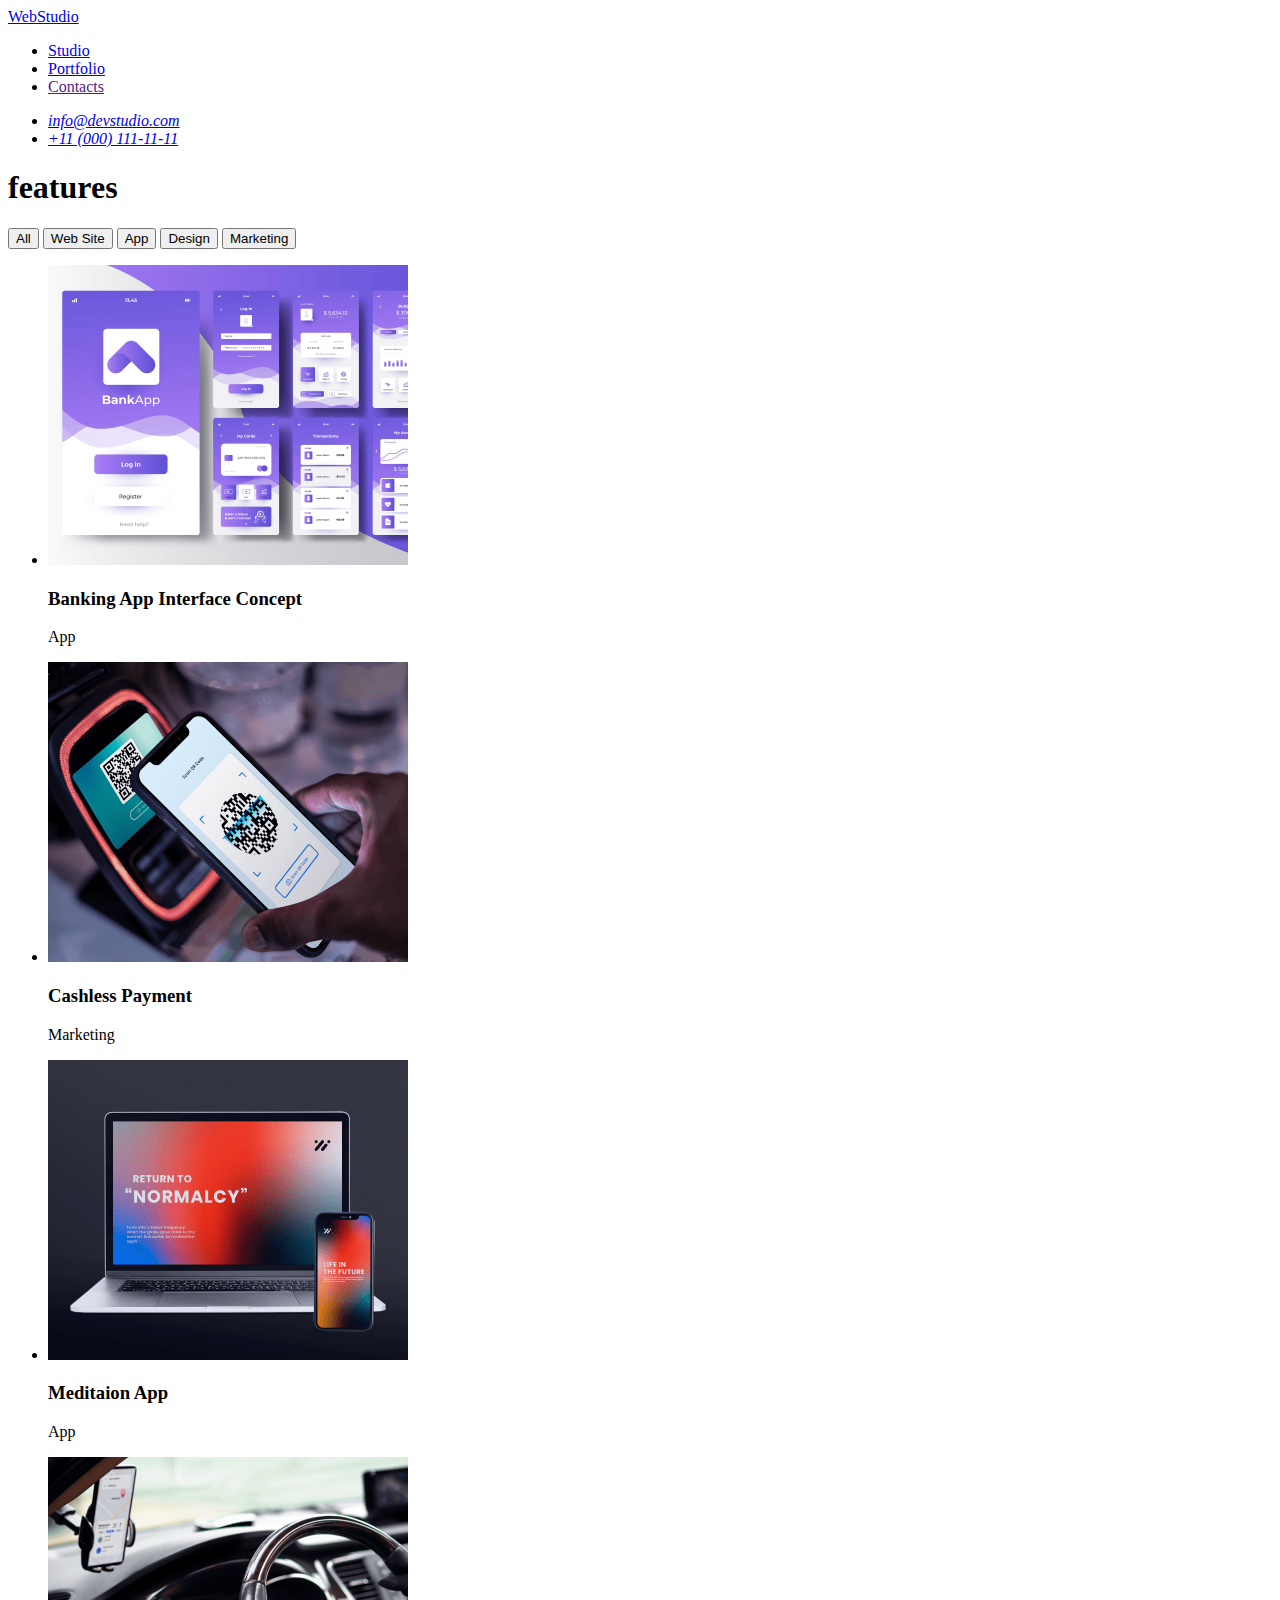
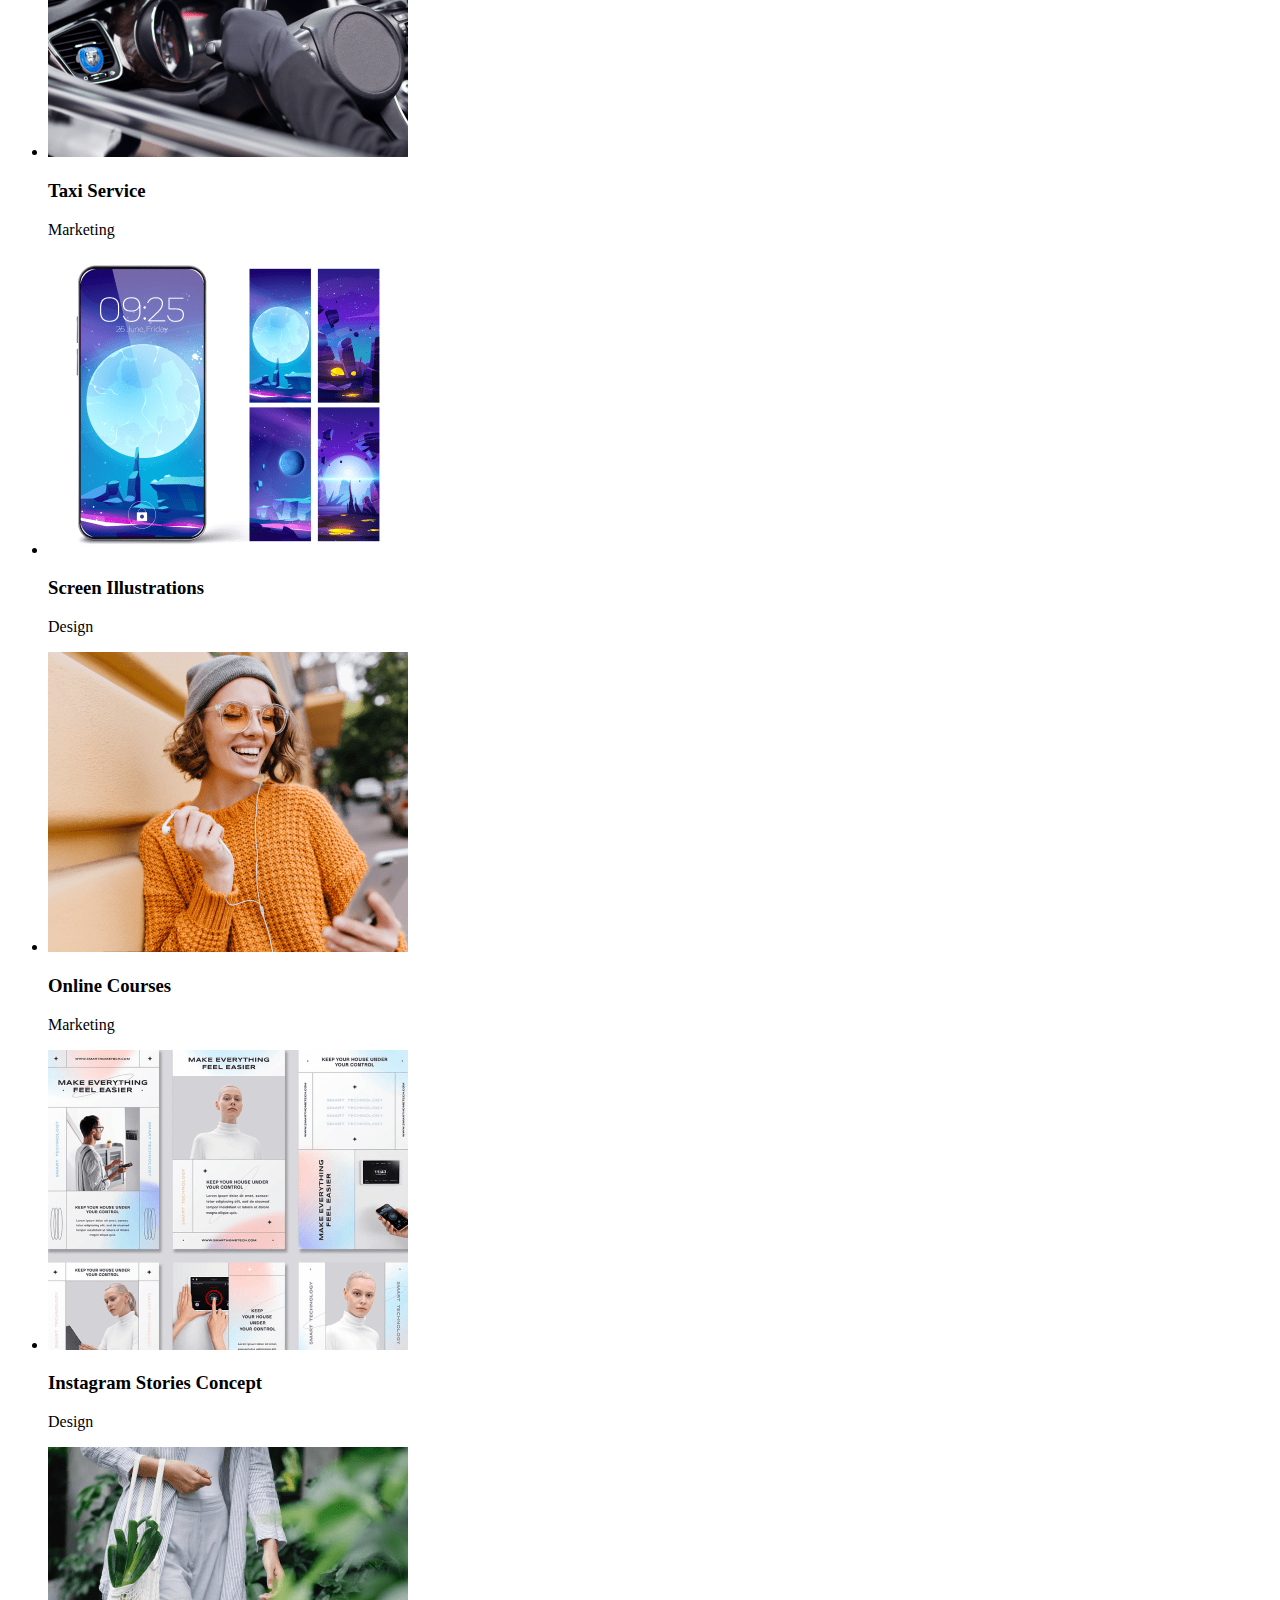
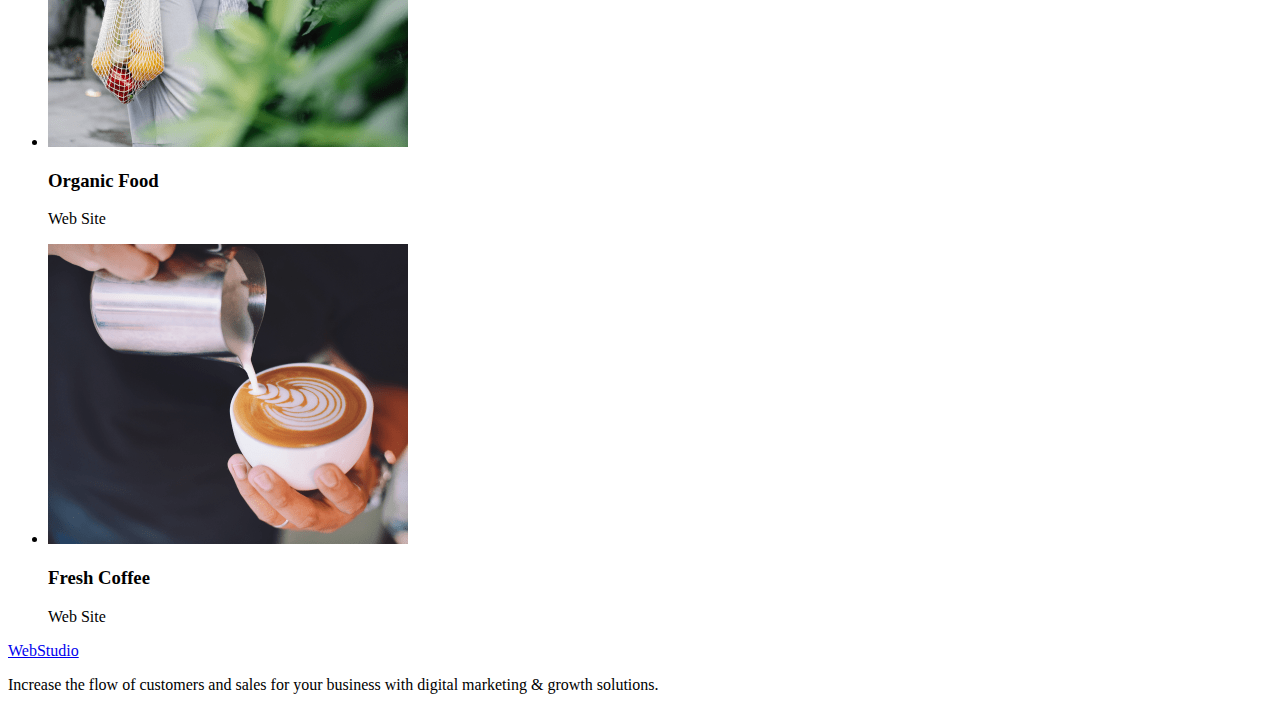
==== portfolio.html @ 38137ed2 "first" ====
<!DOCTYPE html>
<html lang="en">
  <head>
    <meta charset="UTF-8" />
    <meta http-equiv="X-UA-Compatible" content="IE=edge" />
    <meta name="viewport" content="width=device-width, initial-scale=1.0" />
    <title>Document</title>
  </head>
  <body>
    <header>
      <nav>
        <a href="./index.html">WebStudio</a>
        <ul>
          <li><a href="index.html">Studio</a></li>
          <li><a href="portfolio.html">Portfolio</a></li>
          <li><a href="">Contacts</a></li>
        </ul>
      </nav>
      <address>
        <ul>
          <li>
            <a href="mailto:info@devstudio.com">info@devstudio.com</a>
          </li>
          <li><a href="tel:+110001111111">+11 (000) 111-11-11</a></li>
        </ul>
      </address>
    </header>
    <main>
      <section>
        <h1>features</h1>
        <button type="button">All</button>
        <button type="button">Web Site</button>
        <button type="button">App</button>
        <button type="button">Design</button>
        <button type="button">Marketing</button>
      </section>
      <section>
        <ul>
          <li>
            <img
              src="./images/img-min.png"
              alt="website"
              width="360"
              height="300"
            />
            <h3>Banking App Interface Concept</h3>
            <p>App</p>
          </li>
          <li>
            <img
              src="./images/mobile.png"
              alt="phone"
              width="360"
              height="300"
            />
            <h3>Cashless Payment</h3>
            <p>Marketing</p>
          </li>
          <li>
            <img
              src="./images/comp.png"
              alt="laptop"
              width="360"
              height="300"
            />
            <h3>Meditaion App</h3>
            <p>App</p>
          </li>
        </ul>
        <ul>
          <li>
            <img src="./images/car.png" alt="car" width="360" height="300" />
            <h3>Taxi Service</h3>
            <p>Marketing</p>
          </li>
          <li>
            <img
              src="./images/fullphone.png"
              alt="mobilephone"
              width="360"
              height="300"
            />
            <h3>Screen Illustrations</h3>
            <p>Design</p>
          </li>
          <li>
            <img src="./images/girl.png" alt="girl" width:="360" height="300"/>
            <h3>Online Courses</h3>
            <p>Marketing</p>
          </li>
        </ul>
        <ul>
          <li>
            <img
              src="./images/medic.png"
              alt="medic"
              width="360"
              height="300"
            />
            <h3>Instagram Stories Concept</h3>
            <p>Design</p>
          </li>
          <li>
            <img
              src="./images/greeb.png"
              alt="flower"
              width="360"
              height="300"
            />
            <h3>Organic Food</h3>
            <p>Web Site</p>
          </li>
          <li>
            <img
              src="./images/coffee.png"
              alt="coffee"
              width="360"
              height="300"
            />
            <h3>Fresh Coffee</h3>
            <p>Web Site</p>
          </li>
        </ul>
      </section>
    </main>
    <footer>
      <a href="./index.html">WebStudio</a>
      <p>
        Increase the flow of customers and sales for your business with digital
        marketing & growth solutions.
      </p>
    </footer>
  </body>
</html>
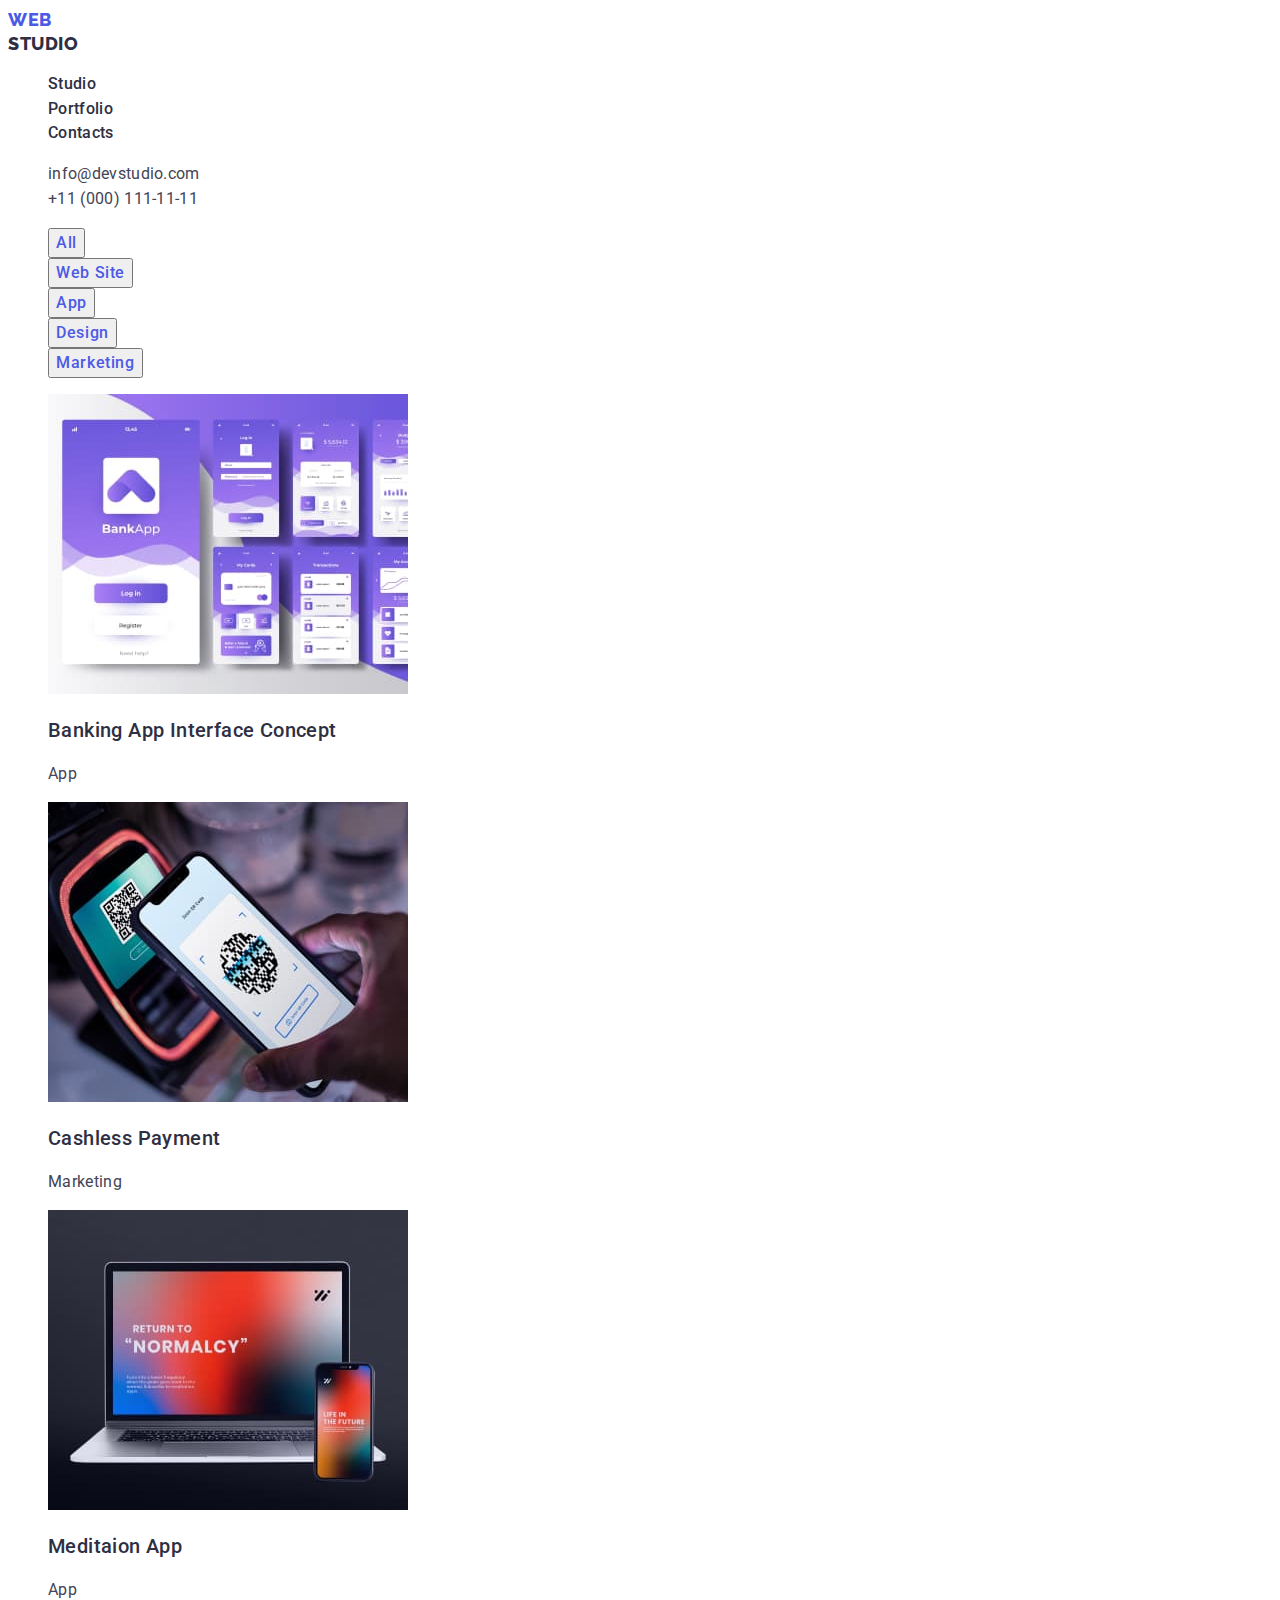
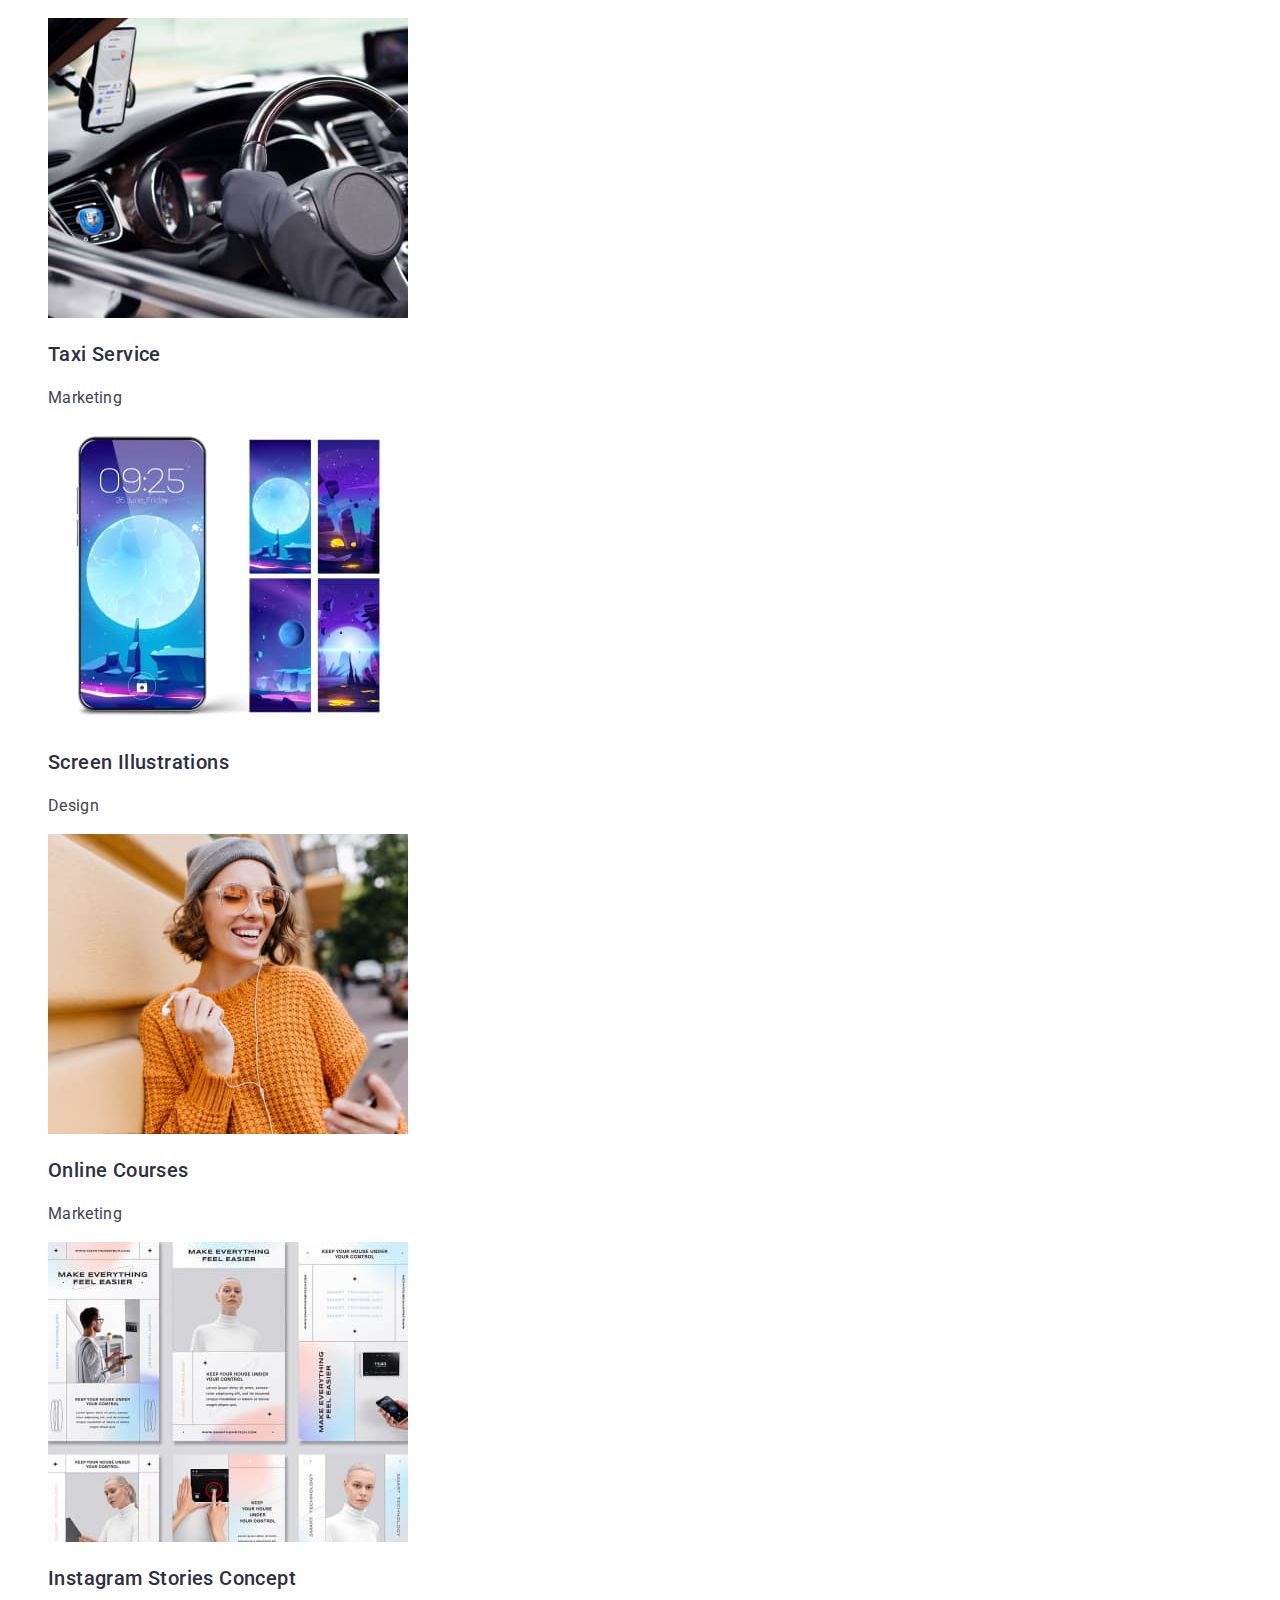
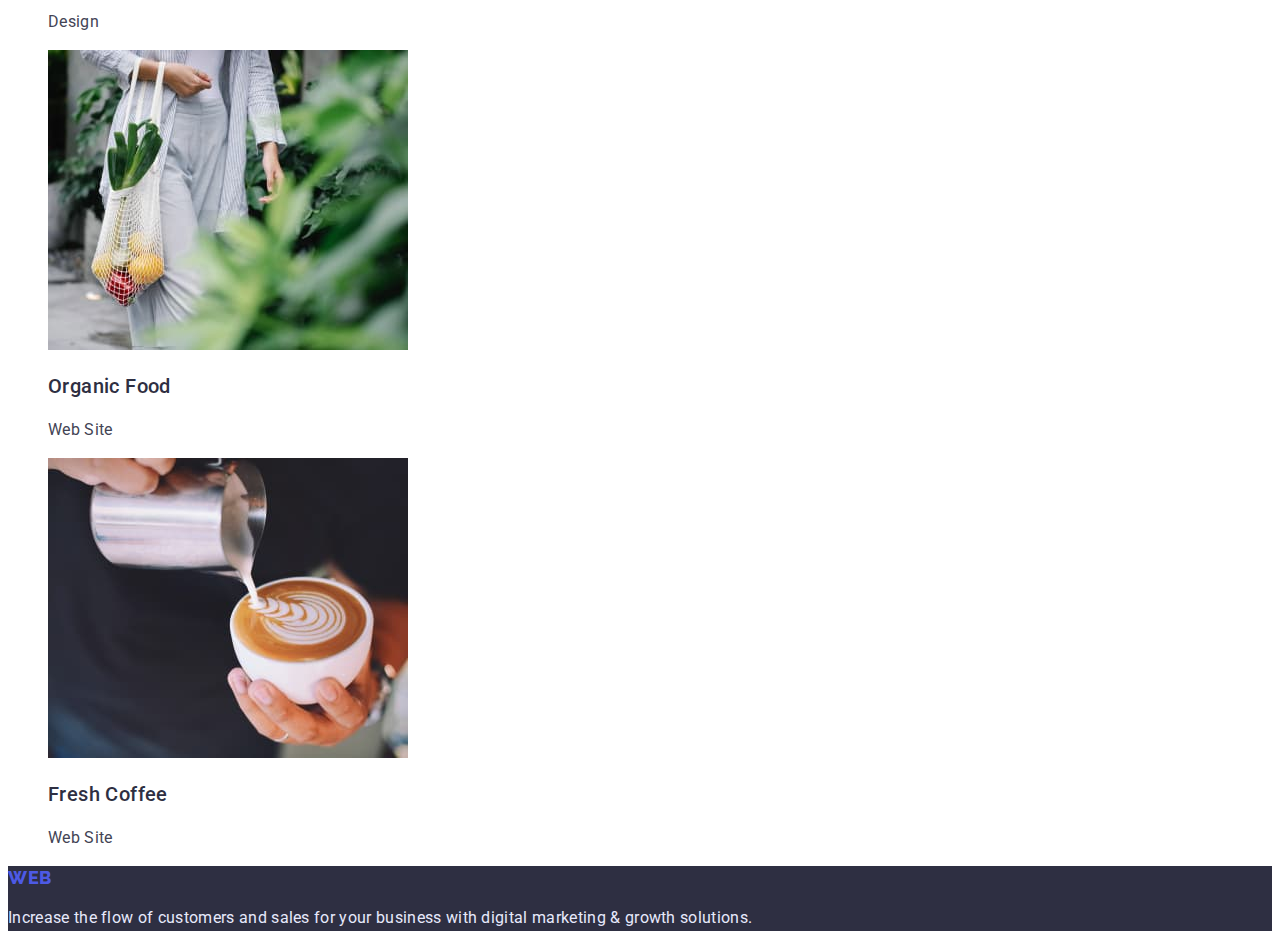
==== commit 3bbbb3ed: "maybe finally" ====
--- a/portfolio.html
+++ b/portfolio.html
@@ -5,127 +5,148 @@
     <meta http-equiv="X-UA-Compatible" content="IE=edge" />
     <meta name="viewport" content="width=device-width, initial-scale=1.0" />
     <title>Document</title>
+    <link rel="preconnect" href="https://fonts.googleapis.com" />
+    <link rel="preconnect" href="https://fonts.gstatic.com" crossorigin />
+    <link
+      href="https://fonts.googleapis.com/css2?family=Raleway:wght@800&family=Roboto:wght@400;500;700;900&display=swap"
+      rel="stylesheet"
+    />
+    <link rel="stylesheet" href="./css/styles.css" />
   </head>
   <body>
-    <header>
-      <nav>
-        <a href="./index.html">WebStudio</a>
-        <ul>
-          <li><a href="index.html">Studio</a></li>
-          <li><a href="portfolio.html">Portfolio</a></li>
-          <li><a href="">Contacts</a></li>
+    <header class="header">
+      <nav class="header-nav">
+        <a href="./index.html" class="header-item link">
+          <span class="header-web">web</span><span class="header-studio">studio</span></a
+        >
+        <ul class="header-list list">
+          <li>
+            <a href="index.html" class="header-link link">Studio</a>
+          </li>
+          <li>
+            <a href="portfolio.html" class="header-link link">Portfolio</a>
+          </li>
+          <li><a href="" class="header-link link">Contacts</a></li>
         </ul>
       </nav>
       <address>
-        <ul>
+        <ul class="header-contacts list">
           <li>
-            <a href="mailto:info@devstudio.com">info@devstudio.com</a>
+            <a href="mailto:info@devstudio.com" class="header-mail link"
+              >info@devstudio.com</a
+            >
           </li>
-          <li><a href="tel:+110001111111">+11 (000) 111-11-11</a></li>
+          <li>
+            <a href="tel:+110001111111" class="header-tel link"
+              >+11 (000) 111-11-11</a
+            >
+          </li>
         </ul>
       </address>
     </header>
     <main>
-      <section>
-        <h1>features</h1>
-        <button type="button">All</button>
-        <button type="button">Web Site</button>
-        <button type="button">App</button>
-        <button type="button">Design</button>
-        <button type="button">Marketing</button>
-      </section>
-      <section>
-        <ul>
+      <section class="filter">
+        <h1 hidden>features</h1>
+        <ul class="filter-link list">
+          <li><button type="button" class="filter-btn">All</button></li>
+          <li><button type="button" class="filter-btn">Web Site</button></li>
+          <li><button type="button" class="filter-btn">App</button></li>
+          <li><button type="button" class="filter-btn">Design</button></li>
+          <li><button type="button" class="filter-btn">Marketing</button></li>
+        </ul>
+        <ul class="images-list list">
           <li>
             <img
-              src="./images/img-min.png"
+              src="./images/first.jpg"
               alt="website"
               width="360"
               height="300"
             />
-            <h3>Banking App Interface Concept</h3>
-            <p>App</p>
+            <h3 class="images-title">Banking App Interface Concept</h3>
+            <p class="images-content">App</p>
           </li>
           <li>
             <img
-              src="./images/mobile.png"
+              src="./images/phone.jpg"
               alt="phone"
               width="360"
               height="300"
             />
-            <h3>Cashless Payment</h3>
-            <p>Marketing</p>
+            <h3 class="images-title">Cashless Payment</h3>
+            <p class="images-content">Marketing</p>
           </li>
           <li>
             <img
-              src="./images/comp.png"
+              src="./images/comp.jpg"
               alt="laptop"
               width="360"
               height="300"
             />
-            <h3>Meditaion App</h3>
-            <p>App</p>
+            <h3 class="images-title">Meditaion App</h3>
+            <p class="images-content">App</p>
           </li>
         </ul>
-        <ul>
+        <ul class="images-list list">
           <li>
-            <img src="./images/car.png" alt="car" width="360" height="300" />
-            <h3>Taxi Service</h3>
-            <p>Marketing</p>
+            <img src="./images/car.jpg" alt="car" width="360" height="300" />
+            <h3 class="images-title">Taxi Service</h3>
+            <p class="images-content">Marketing</p>
           </li>
           <li>
             <img
-              src="./images/fullphone.png"
+              src="./images/mobilephone.jpg"
               alt="mobilephone"
               width="360"
               height="300"
             />
-            <h3>Screen Illustrations</h3>
-            <p>Design</p>
+            <h3 class="images-title">Screen Illustrations</h3>
+            <p class="images-content">Design</p>
           </li>
           <li>
-            <img src="./images/girl.png" alt="girl" width:="360" height="300"/>
-            <h3>Online Courses</h3>
-            <p>Marketing</p>
+            <img src="./images/girl.jpg" alt="girl" width="360" height="300" />
+            <h3 class="images-title">Online Courses</h3>
+            <p class="images-content">Marketing</p>
           </li>
         </ul>
-        <ul>
+        <ul class="images-list list">
           <li>
             <img
-              src="./images/medic.png"
+              src="./images/medic.jpg"
               alt="medic"
               width="360"
               height="300"
             />
-            <h3>Instagram Stories Concept</h3>
-            <p>Design</p>
+            <h3 class="images-title">Instagram Stories Concept</h3>
+            <p class="images-content">Design</p>
           </li>
           <li>
             <img
-              src="./images/greeb.png"
+              src="./images/green.jpg"
               alt="flower"
               width="360"
               height="300"
             />
-            <h3>Organic Food</h3>
-            <p>Web Site</p>
+            <h3 class="images-title">Organic Food</h3>
+            <p class="images-content">Web Site</p>
           </li>
           <li>
             <img
-              src="./images/coffee.png"
+              src="./images/cofee.jpg"
               alt="coffee"
               width="360"
               height="300"
             />
-            <h3>Fresh Coffee</h3>
-            <p>Web Site</p>
+            <h3 class="images-title">Fresh Coffee</h3>
+            <p class="images-content">Web Site</p>
           </li>
         </ul>
       </section>
     </main>
-    <footer>
-      <a href="./index.html">WebStudio</a>
-      <p>
+    <footer class="footer">
+      <a href="./index.html" class="header-studio">
+        <span class="header-web">Web</span>Studio</a
+      >
+      <p class="footer-text">
         Increase the flow of customers and sales for your business with digital
         marketing & growth solutions.
       </p>
--- a/css/styles.css
+++ b/css/styles.css
@@ -0,0 +1,230 @@
+body {
+  font-family: "Raleway", sans-serif;
+  font-family: "Roboto", sans-serif;
+  color: #434455;
+  background: #ffffff;
+}
+.list {
+  list-style: none;
+}
+.link {
+  text-decoration: none;
+}
+/*-------Header---------*/
+.header {
+}
+.header-nav {
+}
+.header-item {
+}
+.header-list {
+}
+.header-web {
+  font-family: "Raleway";
+  font-weight: 800;
+  font-size: 18px;
+  line-height: 1.33;
+  display: flex;
+  align-items: center;
+  letter-spacing: 0.03em;
+  text-transform: uppercase;
+  color: #4d5ae5;
+}
+.header-web > span {
+    
+}
+.header-studio {
+  font-family: "Raleway";
+  font-weight: 800;
+  font-size: 18px;
+  line-height: 1.33;
+  display: flex;
+  align-items: center;
+  letter-spacing: 0.03em;
+  text-transform: uppercase;
+  color: #2e2f42;
+}
+.header-link {
+  font-weight: 500;
+  font-size: 16px;
+  line-height: 1.55;
+  letter-spacing: 0.02em;
+  color: #2e2f42;
+}
+.header-link:hover,
+.header-link:focus {
+  color: #404bbf;
+}
+.header-contacts {
+}
+.header-mail {
+  font-family: "Roboto";
+  font-style: normal;
+  font-weight: 400;
+  font-size: 16px;
+  line-height: 1.55;
+  letter-spacing: 0.02em;
+  color: #434455;
+}
+.header-mail:hover,
+.header-link:focus {
+  color: #404bbf;
+}
+.header-tel {
+  font-family: "Roboto";
+  font-style: normal;
+  font-weight: 400;
+  font-size: 16px;
+  line-height: 1.55;
+  letter-spacing: 0.02em;
+  color: #434455;
+}
+.header-tel:focus,
+.header-tel:hover {
+  color: #404bbf;
+}
+/*--------Title---*/
+.title {
+  background: #2e2f42;
+}
+.title-text {
+  font-weight: 700;
+  font-size: 56px;
+  line-height: 1.07;
+  text-align: center;
+  letter-spacing: 0.02em;
+  color: #ffffff;
+}
+.title-button {
+  font-family: inherit;
+  font-weight: 500;
+  font-size: 16px;
+  line-height: 1.5;
+  display: flex;
+  align-items: center;
+  letter-spacing: 0.04em;
+  color: #ffffff;
+  cursor: pointer;
+}
+.section {
+}
+.section-list {
+}
+.section-subtitles {
+  font-family: "Roboto";
+  font-style: normal;
+  font-weight: 500;
+  font-size: 20px;
+  line-height: 1.2;
+  letter-spacing: 0.02em;
+  color: #2e2f42;
+}
+.section-text {
+  font-weight: 400;
+  font-size: 16px;
+  line-height: 1.5;
+  letter-spacing: 0.02em;
+}
+/*----------------aside----------*/
+.aside {
+}
+.aside-title {
+  font-weight: 700;
+  font-size: 36px;
+  line-height: 1.11;
+  text-align: center;
+  letter-spacing: 0.02em;
+  text-transform: capitalize;
+  color: #2e2f42;
+}
+.aside-photo {
+  background: linear-gradient(
+    0deg,
+    rgba(77, 90, 229, 0.1),
+    rgba(77, 90, 229, 0.1)
+  );
+  background-blend-mode: soft-light, normal;
+  border: 1px solid #e7e9fc;
+}
+.team {
+  background: #f4f4fd;
+}
+.team-title {
+  font-weight: 700;
+  font-size: 36px;
+  line-height: 1.11;
+  text-align: center;
+  letter-spacing: 0.02em;
+  text-transform: capitalize;
+  color: #2e2f42;
+}
+.team-list {
+}
+.team-item {
+}
+.team-photo {
+}
+.team-name {
+  font-weight: 500;
+  font-size: 20px;
+  line-height: 1.2;
+  text-align: center;
+  letter-spacing: 0.02em;
+  color: #2e2f42;
+}
+.team-profession {
+  font-weight: 400;
+  font-size: 16px;
+  line-height: 1.5;
+  text-align: center;
+  letter-spacing: 0.02em;
+}
+.item-name {
+}
+/*----------------Footer--------*/
+.footer {
+  background: #2e2f42;
+}
+.header-web {
+}
+.footer-text {
+  font-weight: 400;
+  font-size: 16px;
+  line-height: 1.55;
+  letter-spacing: 0.02em;
+  color: #e7e9fc;
+}
+/*-----------Portfolio--------*/
+
+.filter {
+}
+.filter-link {
+}
+.filter-btn {
+  font-family: inherit;
+  font-weight: 500;
+  font-size: 16px;
+  line-height: 1.5;
+  display: flex;
+  align-items: center;
+  text-align: center;
+  letter-spacing: 0.04em;
+  color: #4d5ae5;
+  cursor: pointer;
+}
+.images-list {
+}
+.images-title {
+  font-weight: 500;
+  font-size: 20px;
+  line-height: 1.2;
+  letter-spacing: 0.02em;
+  color: #2e2f42;
+}
+.images-content {
+  font-weight: 400;
+  font-size: 16px;
+  line-height: 1.5;
+  letter-spacing: 0.02em;
+  color: #434455;
+}
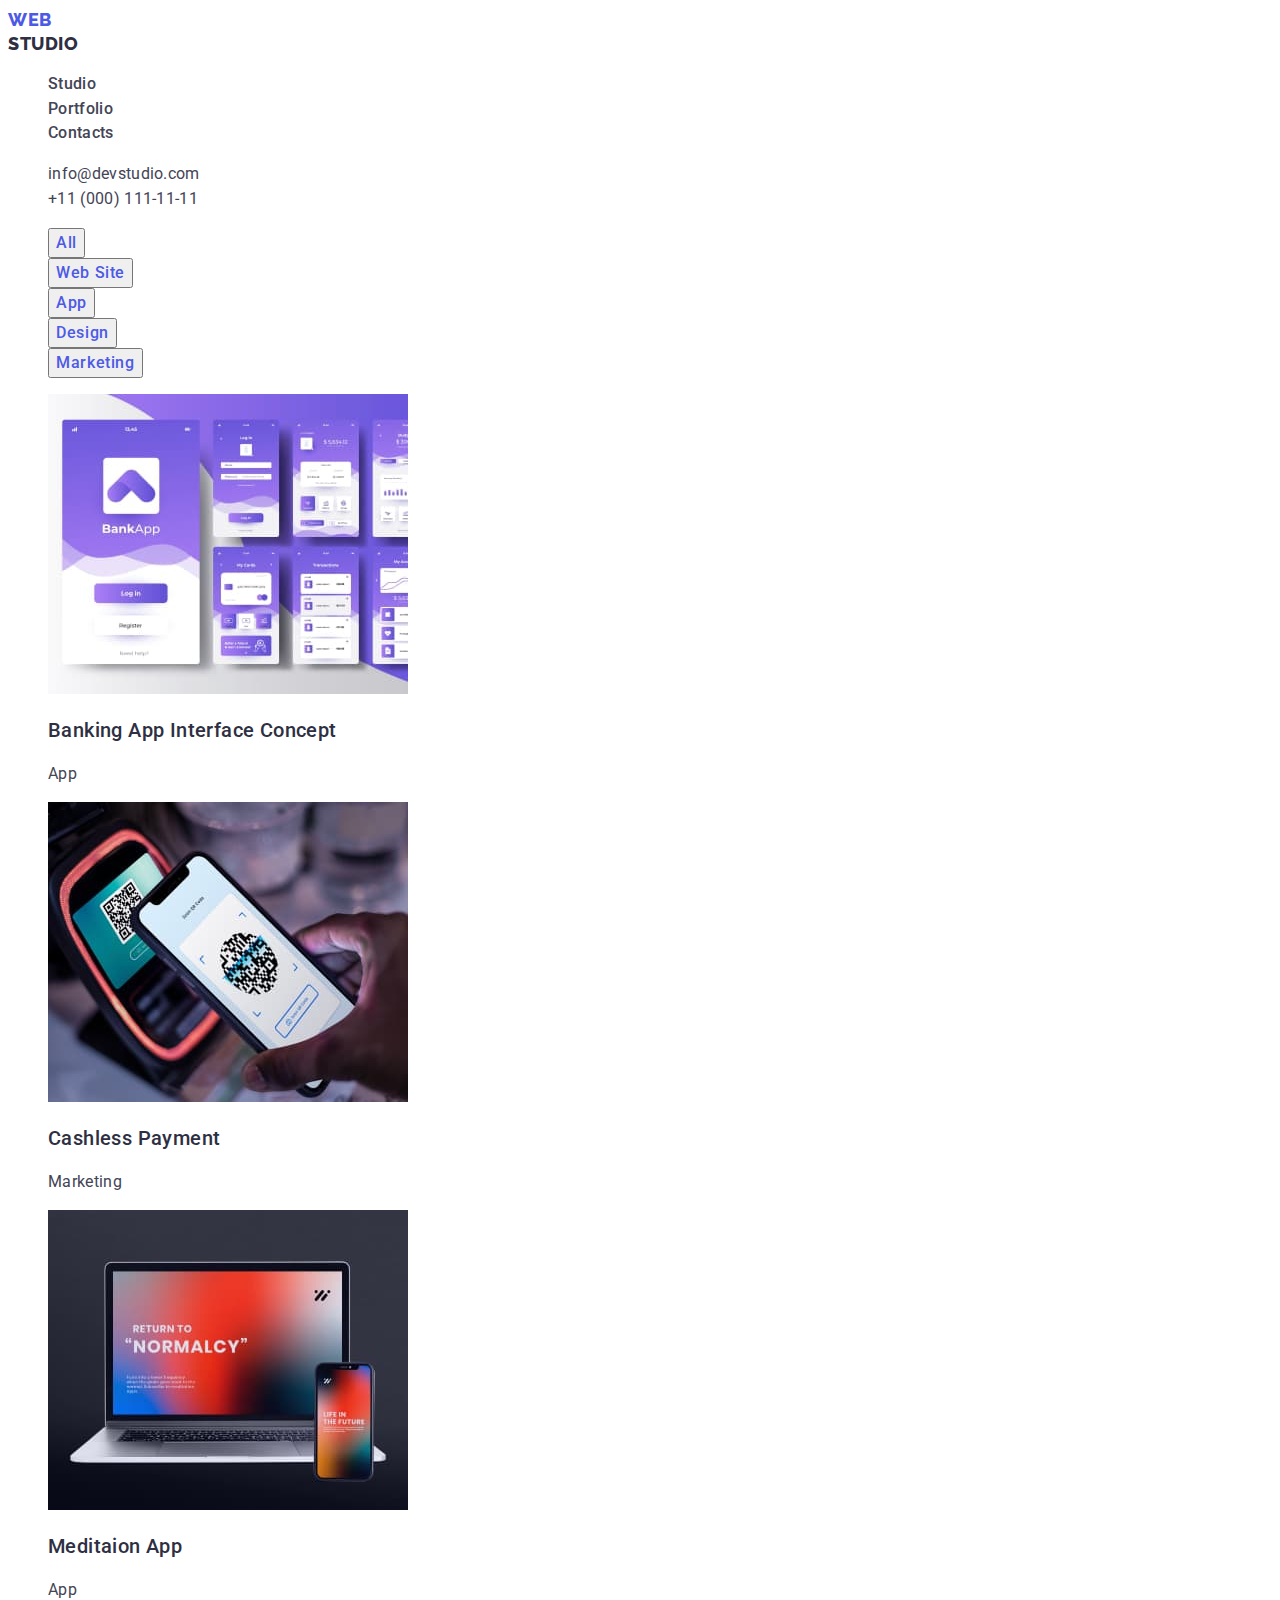
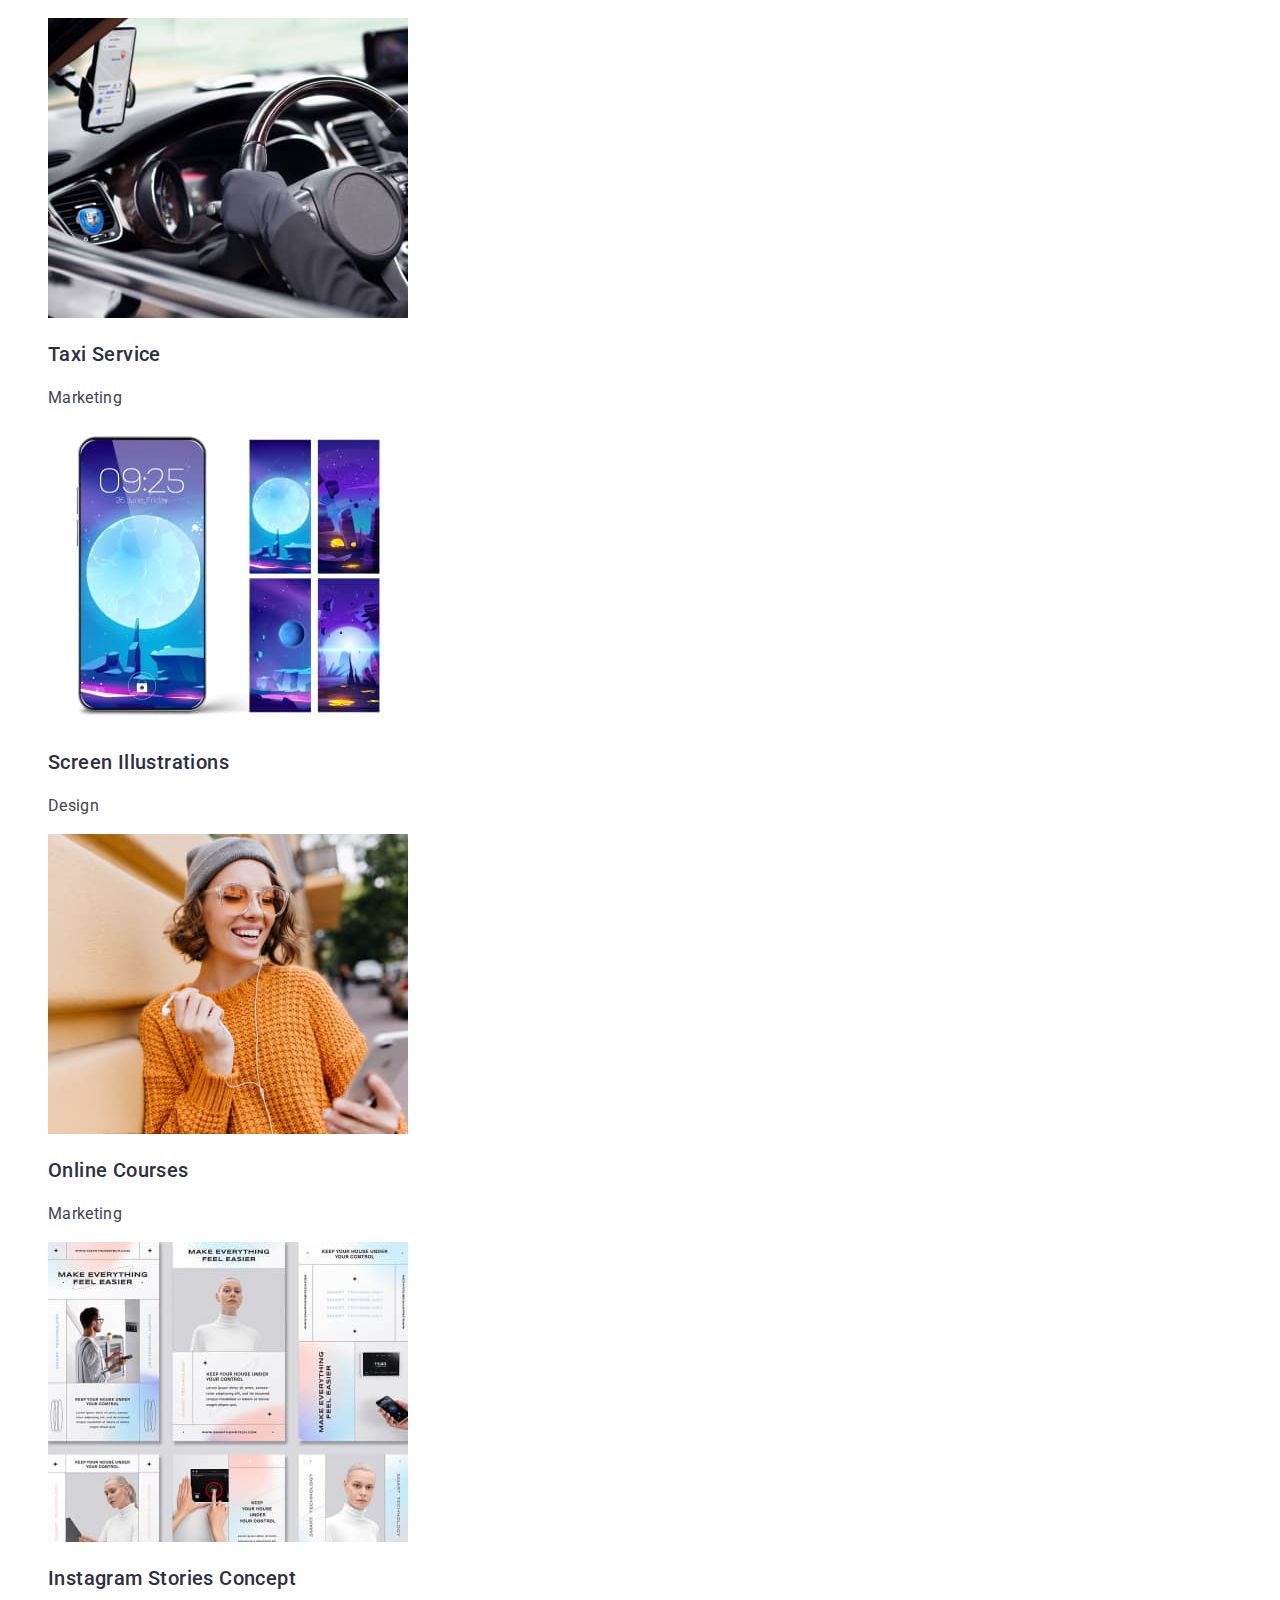
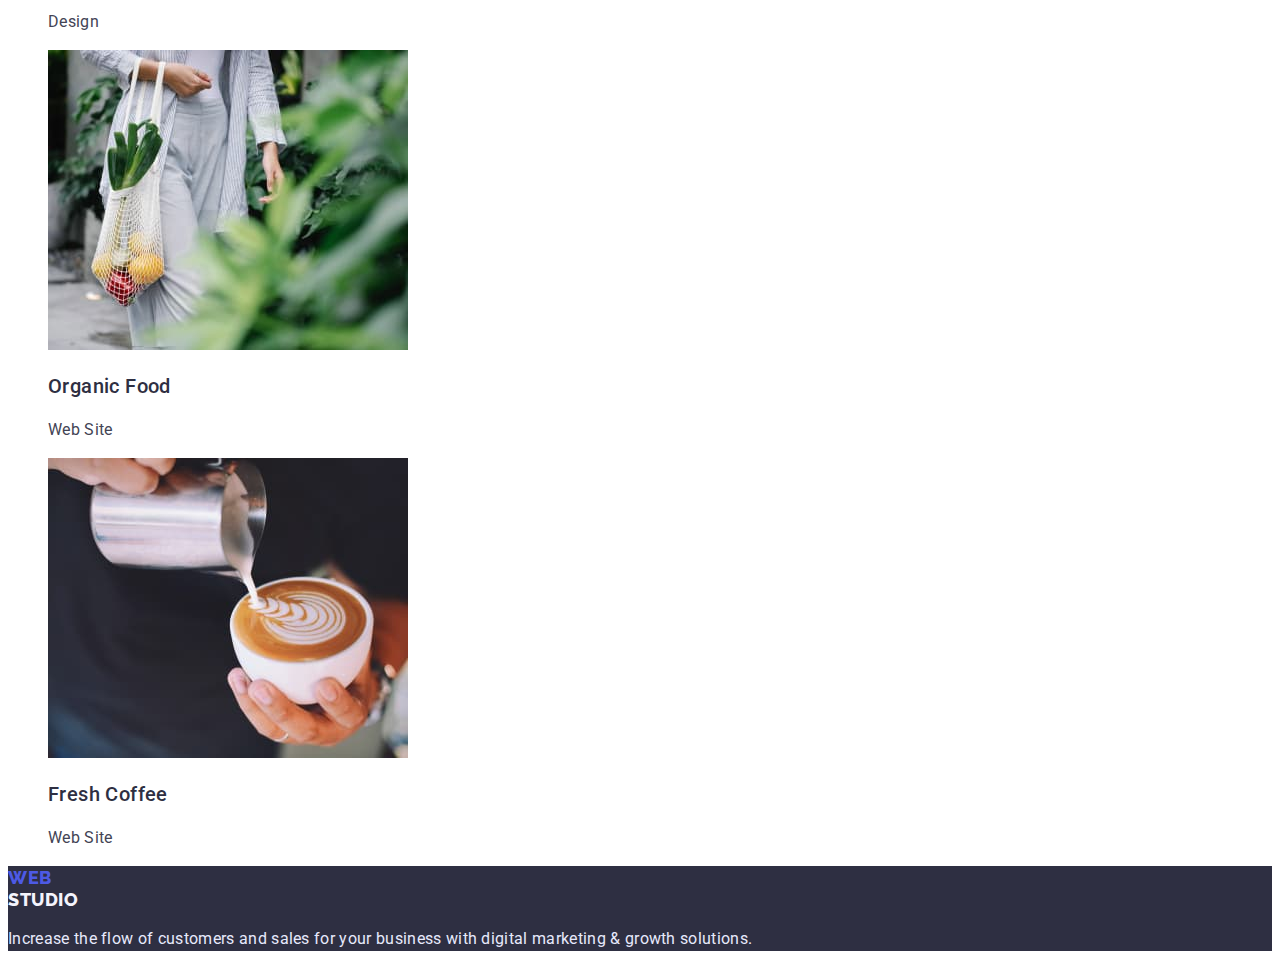
==== commit 574905be: "finally 29/01" ====
--- a/portfolio.html
+++ b/portfolio.html
@@ -17,7 +17,8 @@
     <header class="header">
       <nav class="header-nav">
         <a href="./index.html" class="header-item link">
-          <span class="header-web">web</span><span class="header-studio">studio</span></a
+          <span class="header-web">web</span
+          ><span class="header-studio">studio</span></a
         >
         <ul class="header-list list">
           <li>
@@ -143,8 +144,9 @@
       </section>
     </main>
     <footer class="footer">
-      <a href="./index.html" class="header-studio">
-        <span class="header-web">Web</span>Studio</a
+      <a href="./index.html" class="header-item link">
+        <span class="header-web">web</span
+        ><span class="footer-studio">studio</span></a
       >
       <p class="footer-text">
         Increase the flow of customers and sales for your business with digital
--- a/css/styles.css
+++ b/css/styles.css
@@ -4,6 +4,11 @@
   color: #434455;
   background: #ffffff;
 }
+:root {
+  --main-text-color: #434455;
+  --title-text-color: #2e2f42;
+  --accent-color: #4d5ae5;
+}
 .list {
   list-style: none;
 }
@@ -28,10 +33,7 @@
   align-items: center;
   letter-spacing: 0.03em;
   text-transform: uppercase;
-  color: #4d5ae5;
-}
-.header-web > span {
-    
+  color: var(--accent-color);
 }
 .header-studio {
   font-family: "Raleway";
@@ -42,18 +44,18 @@
   align-items: center;
   letter-spacing: 0.03em;
   text-transform: uppercase;
-  color: #2e2f42;
+  color: var(--title-text-color);
 }
 .header-link {
   font-weight: 500;
   font-size: 16px;
   line-height: 1.55;
   letter-spacing: 0.02em;
-  color: #2e2f42;
+  color: var(--main-text-color);
 }
 .header-link:hover,
 .header-link:focus {
-  color: #404bbf;
+  color: var(--accent-color);
 }
 .header-contacts {
 }
@@ -64,11 +66,11 @@
   font-size: 16px;
   line-height: 1.55;
   letter-spacing: 0.02em;
-  color: #434455;
+  color: var(--main-text-color);
 }
 .header-mail:hover,
 .header-link:focus {
-  color: #404bbf;
+  color: var(--accent-color);
 }
 .header-tel {
   font-family: "Roboto";
@@ -77,15 +79,15 @@
   font-size: 16px;
   line-height: 1.55;
   letter-spacing: 0.02em;
-  color: #434455;
+  color: var(--main-text-color);
 }
 .header-tel:focus,
 .header-tel:hover {
-  color: #404bbf;
+  color: var(--accent-color);
 }
 /*--------Title---*/
 .title {
-  background: #2e2f42;
+  background: var(--title-text-color);
 }
 .title-text {
   font-weight: 700;
@@ -117,7 +119,7 @@
   font-size: 20px;
   line-height: 1.2;
   letter-spacing: 0.02em;
-  color: #2e2f42;
+  color: var(--title-text-color);
 }
 .section-text {
   font-weight: 400;
@@ -135,7 +137,7 @@
   text-align: center;
   letter-spacing: 0.02em;
   text-transform: capitalize;
-  color: #2e2f42;
+  color: var(--title-text-color);
 }
 .aside-photo {
   background: linear-gradient(
@@ -156,7 +158,7 @@
   text-align: center;
   letter-spacing: 0.02em;
   text-transform: capitalize;
-  color: #2e2f42;
+  color: var(--title-text-color);
 }
 .team-list {
 }
@@ -170,7 +172,7 @@
   line-height: 1.2;
   text-align: center;
   letter-spacing: 0.02em;
-  color: #2e2f42;
+  color: var(--title-text-color);
 }
 .team-profession {
   font-weight: 400;
@@ -183,9 +185,7 @@
 }
 /*----------------Footer--------*/
 .footer {
-  background: #2e2f42;
-}
-.header-web {
+  background: var(--title-text-color);
 }
 .footer-text {
   font-weight: 400;
@@ -194,6 +194,19 @@
   letter-spacing: 0.02em;
   color: #e7e9fc;
 }
+.footer-studio {
+  font-family: "Raleway";
+  font-style: normal;
+  font-weight: 800;
+  font-size: 18px;
+  line-height: 1.16;
+  display: flex;
+  align-items: center;
+  letter-spacing: 0.03em;
+  text-transform: uppercase;
+  color: #f4f4fd;
+}
+
 /*-----------Portfolio--------*/
 
 .filter {
@@ -219,12 +232,12 @@
   font-size: 20px;
   line-height: 1.2;
   letter-spacing: 0.02em;
-  color: #2e2f42;
+  color: var(--title-text-color);
 }
 .images-content {
   font-weight: 400;
   font-size: 16px;
   line-height: 1.5;
   letter-spacing: 0.02em;
-  color: #434455;
-}
+  color: var(--main-text-color);
+}
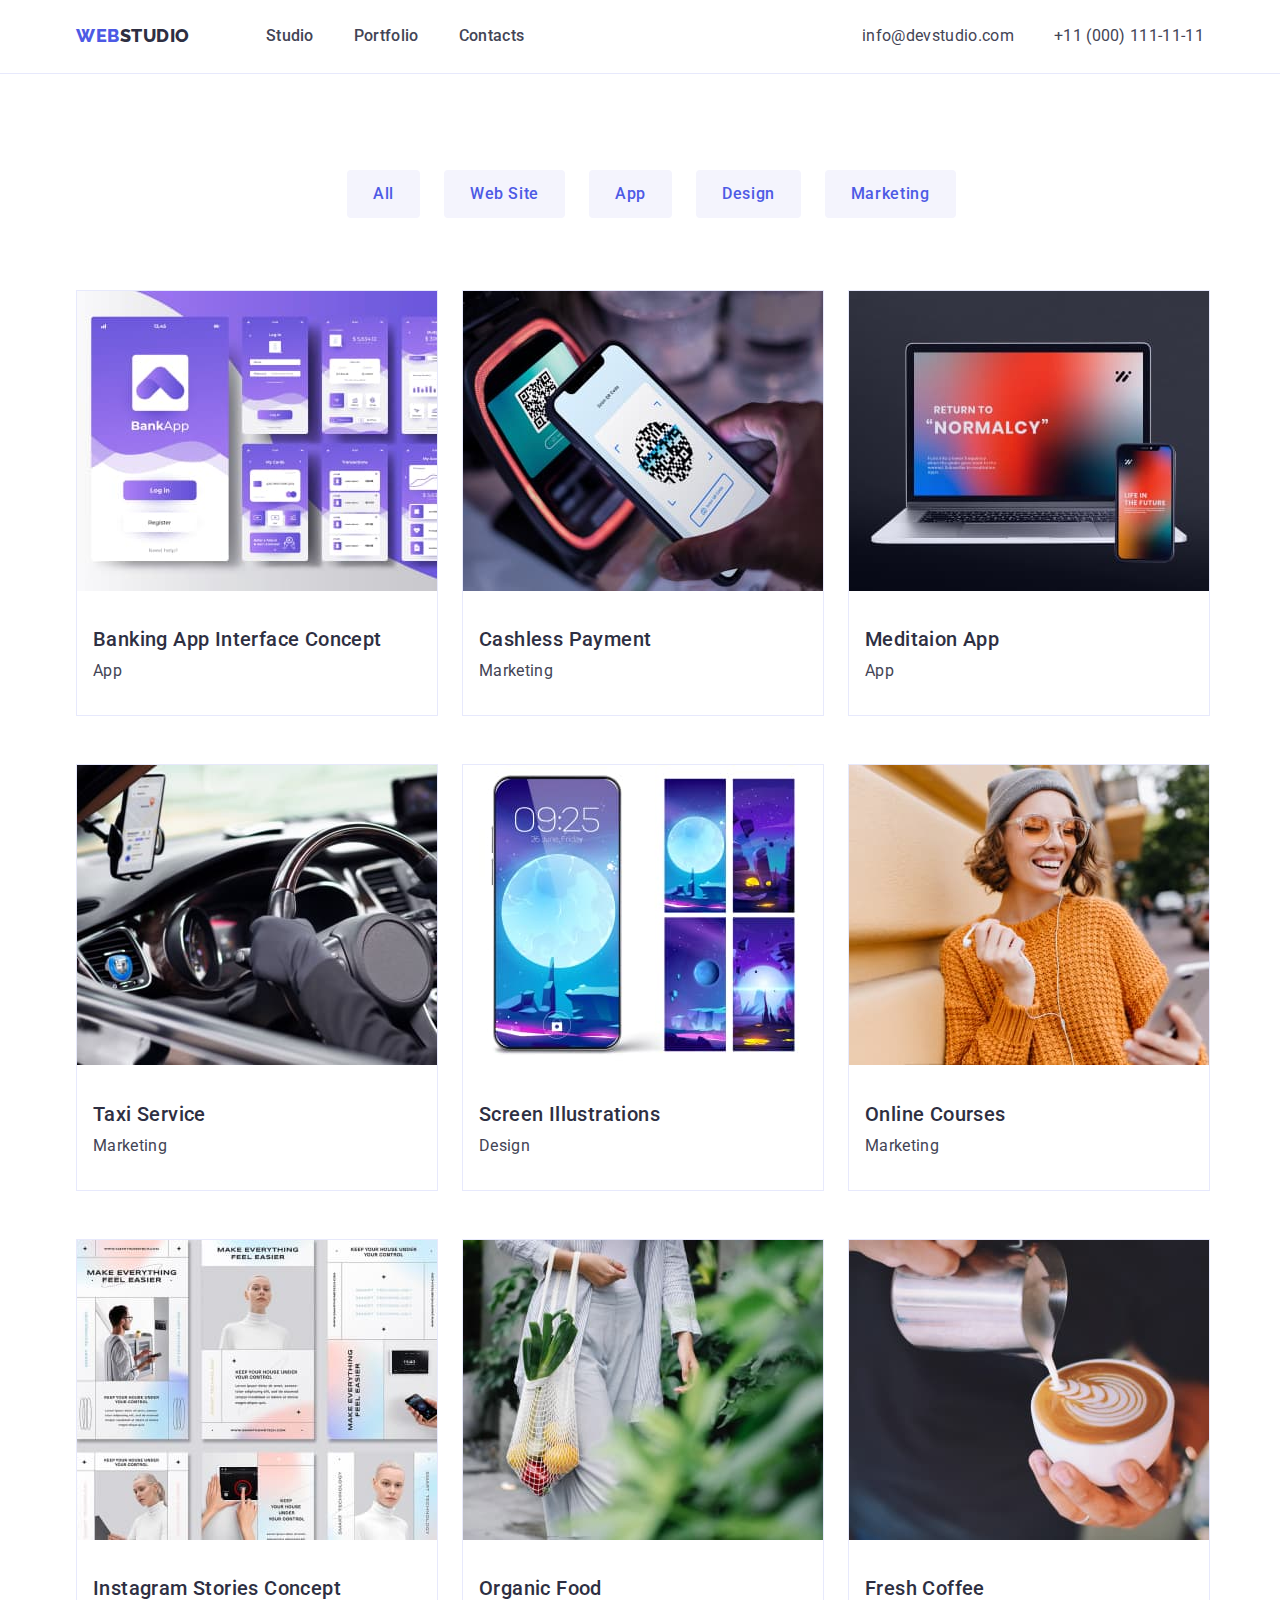
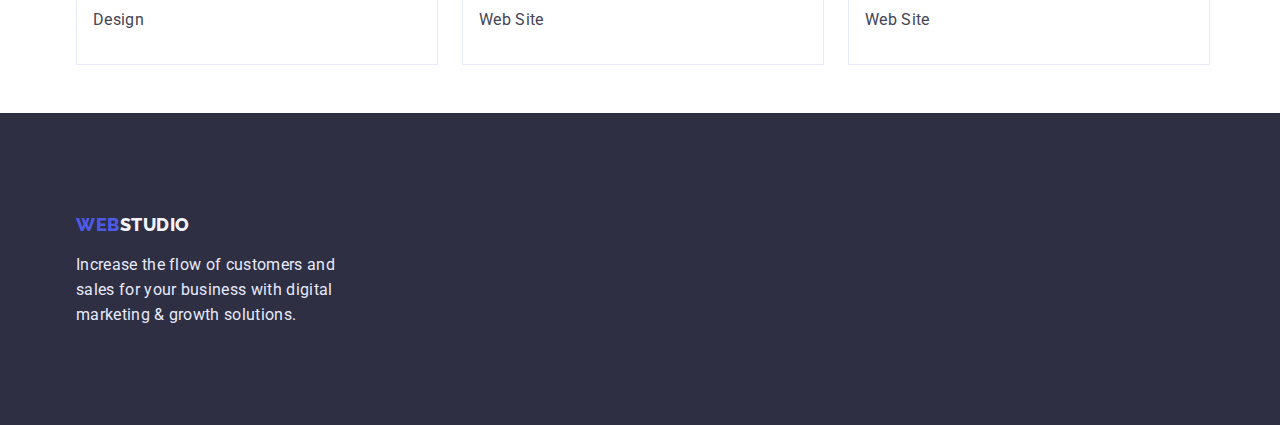
==== commit cc4152ea: "finally 3" ====
--- a/portfolio.html
+++ b/portfolio.html
@@ -11,147 +11,161 @@
       href="https://fonts.googleapis.com/css2?family=Raleway:wght@800&family=Roboto:wght@400;500;700;900&display=swap"
       rel="stylesheet"
     />
+    <link
+      rel="stylesheet"
+      href="https://cdnjs.cloudflare.com/ajax/libs/modern-normalize/1.1.0/modern-normalize.css"
+      integrity="sha512-Y0MM+V6ymRKN2zStTqzQ227DWhhp4Mzdo6gnlRnuaNCbc+YN/ZH0sBCLTM4M0oSy9c9VKiCvd4Jk44aCLrNS5Q=="
+      crossorigin="anonymous"
+      referrerpolicy="no-referrer"
+    />
     <link rel="stylesheet" href="./css/styles.css" />
   </head>
   <body>
     <header class="header">
-      <nav class="header-nav">
-        <a href="./index.html" class="header-item link">
-          <span class="header-web">web</span
-          ><span class="header-studio">studio</span></a
-        >
-        <ul class="header-list list">
-          <li>
-            <a href="index.html" class="header-link link">Studio</a>
-          </li>
-          <li>
-            <a href="portfolio.html" class="header-link link">Portfolio</a>
-          </li>
-          <li><a href="" class="header-link link">Contacts</a></li>
-        </ul>
-      </nav>
-      <address>
-        <ul class="header-contacts list">
-          <li>
-            <a href="mailto:info@devstudio.com" class="header-mail link"
-              >info@devstudio.com</a
-            >
-          </li>
-          <li>
-            <a href="tel:+110001111111" class="header-tel link"
-              >+11 (000) 111-11-11</a
-            >
-          </li>
-        </ul>
-      </address>
+      <div class="container header-container">
+        <nav class="header-nav">
+          <a href="./index.html" class="header-item link">
+            <span class="header-web">web</span
+            ><span class="header-studio">studio</span></a
+          >
+          <ul class="header-list list">
+            <li>
+              <a href="index.html" class="header-link link">Studio</a>
+            </li>
+            <li>
+              <a href="portfolio.html" class="header-link link">Portfolio</a>
+            </li>
+            <li><a href="" class="header-link link">Contacts</a></li>
+          </ul>
+        </nav>
+        <address class="header-address">
+          <ul class="header-contacts list">
+            <li>
+              <a href="mailto:info@devstudio.com" class="header-mail link"
+                >info@devstudio.com</a
+              >
+            </li>
+            <li>
+              <a href="tel:+110001111111" class="header-tel link"
+                >+11 (000) 111-11-11</a
+              >
+            </li>
+          </ul>
+        </address>
+      </div>
     </header>
     <main>
       <section class="filter">
-        <h1 hidden>features</h1>
-        <ul class="filter-link list">
-          <li><button type="button" class="filter-btn">All</button></li>
-          <li><button type="button" class="filter-btn">Web Site</button></li>
-          <li><button type="button" class="filter-btn">App</button></li>
-          <li><button type="button" class="filter-btn">Design</button></li>
-          <li><button type="button" class="filter-btn">Marketing</button></li>
-        </ul>
-        <ul class="images-list list">
-          <li>
-            <img
-              src="./images/first.jpg"
-              alt="website"
-              width="360"
-              height="300"
-            />
-            <h3 class="images-title">Banking App Interface Concept</h3>
-            <p class="images-content">App</p>
-          </li>
-          <li>
-            <img
-              src="./images/phone.jpg"
-              alt="phone"
-              width="360"
-              height="300"
-            />
-            <h3 class="images-title">Cashless Payment</h3>
-            <p class="images-content">Marketing</p>
-          </li>
-          <li>
-            <img
-              src="./images/comp.jpg"
-              alt="laptop"
-              width="360"
-              height="300"
-            />
-            <h3 class="images-title">Meditaion App</h3>
-            <p class="images-content">App</p>
-          </li>
-        </ul>
-        <ul class="images-list list">
-          <li>
-            <img src="./images/car.jpg" alt="car" width="360" height="300" />
-            <h3 class="images-title">Taxi Service</h3>
-            <p class="images-content">Marketing</p>
-          </li>
-          <li>
-            <img
-              src="./images/mobilephone.jpg"
-              alt="mobilephone"
-              width="360"
-              height="300"
-            />
-            <h3 class="images-title">Screen Illustrations</h3>
-            <p class="images-content">Design</p>
-          </li>
-          <li>
-            <img src="./images/girl.jpg" alt="girl" width="360" height="300" />
-            <h3 class="images-title">Online Courses</h3>
-            <p class="images-content">Marketing</p>
-          </li>
-        </ul>
-        <ul class="images-list list">
-          <li>
-            <img
-              src="./images/medic.jpg"
-              alt="medic"
-              width="360"
-              height="300"
-            />
-            <h3 class="images-title">Instagram Stories Concept</h3>
-            <p class="images-content">Design</p>
-          </li>
-          <li>
-            <img
-              src="./images/green.jpg"
-              alt="flower"
-              width="360"
-              height="300"
-            />
-            <h3 class="images-title">Organic Food</h3>
-            <p class="images-content">Web Site</p>
-          </li>
-          <li>
-            <img
-              src="./images/cofee.jpg"
-              alt="coffee"
-              width="360"
-              height="300"
-            />
-            <h3 class="images-title">Fresh Coffee</h3>
-            <p class="images-content">Web Site</p>
-          </li>
-        </ul>
+        <div class="container container-filter">
+          <h1 hidden>features</h1>
+          <ul class="filter-link list">
+            <li><button type="button" class="filter-btn">All</button></li>
+            <li><button type="button" class="filter-btn">Web Site</button></li>
+            <li><button type="button" class="filter-btn">App</button></li>
+            <li><button type="button" class="filter-btn">Design</button></li>
+            <li><button type="button" class="filter-btn">Marketing</button></li>
+          </ul>
+          <ul class="images-list list">
+            <li class="example-list">
+              <img
+                src="./images/first.jpg"
+                alt="website"
+                width="360"
+                height="300"
+              />
+              <h3 class="images-title">Banking App Interface Concept</h3>
+              <p class="images-content">App</p>
+            </li>
+            <li class="example-list">
+              <img
+                src="./images/phone.jpg"
+                alt="phone"
+                width="360"
+                height="300"
+              />
+              <h3 class="images-title">Cashless Payment</h3>
+              <p class="images-content">Marketing</p>
+            </li>
+            <li class="example-list">
+              <img
+                src="./images/comp.jpg"
+                alt="laptop"
+                width="360"
+                height="300"
+              />
+              <h3 class="images-title">Meditaion App</h3>
+              <p class="images-content">App</p>
+            </li>
+          </ul>
+          <ul class="images-list list">
+            <li class="example-list">
+              <img src="./images/car.jpg" alt="car" width="360" height="300" />
+              <h3 class="images-title">Taxi Service</h3>
+              <p class="images-content">Marketing</p>
+            </li>
+            <li class="example-list">
+              <img
+                src="./images/mobilephone.jpg"
+                alt="mobilephone"
+                width="360"
+                height="300"
+              />
+              <h3 class="images-title">Screen Illustrations</h3>
+              <p class="images-content">Design</p>
+            </li>
+            <li class="example-list">
+              <img src="./images/girl.jpg" alt="girl" width="360" height="300" />
+              <h3 class="images-title">Online Courses</h3>
+              <p class="images-content">Marketing</p>
+            </li>
+          </ul>
+          <ul class="images-list list">
+            <li class="example-list">
+              <img
+                src="./images/medic.jpg"
+                alt="medic"
+                width="360"
+                height="300"
+              />
+              <h3 class="images-title">Instagram Stories Concept</h3>
+              <p class="images-content">Design</p>
+            </li>
+            <li class="example-list">
+              <img
+                src="./images/green.jpg"
+                alt="flower"
+                width="360"
+                height="300"
+              />
+              <h3 class="images-title">Organic Food</h3>
+              <p class="images-content">Web Site</p>
+            </li>
+            <li class="example-list">
+              <img
+                src="./images/cofee.jpg"
+                alt="coffee"
+                width="360"
+                height="300"
+              />
+              <h3 class="images-title">Fresh Coffee</h3>
+              <p class="images-content">Web Site</p>
+            </li>
+          </ul>
+        </div>
       </section>
     </main>
     <footer class="footer">
-      <a href="./index.html" class="header-item link">
-        <span class="header-web">web</span
-        ><span class="footer-studio">studio</span></a
-      >
-      <p class="footer-text">
-        Increase the flow of customers and sales for your business with digital
-        marketing & growth solutions.
-      </p>
+     <div class="container"
+     >
+        <a href="./index.html" class="header-item link">
+          <span class="header-web">web</span
+          ><span class="footer-studio">studio</span></a
+        >
+        <p class="footer-text">
+          Increase the flow of customers and sales for your business with digital
+          marketing & growth solutions.
+        </p>
+     </div>
     </footer>
   </body>
 </html>
--- a/css/styles.css
+++ b/css/styles.css
@@ -1,8 +1,22 @@
+p,
+h1,
+h2,
+h3,
+h4,
+h5,
+h6 {
+  margin: 0;
+}
+ul {
+  margin: 0;
+  padding-left: 0;
+}
+
 body {
   font-family: "Raleway", sans-serif;
   font-family: "Roboto", sans-serif;
   color: #434455;
-  background: #ffffff;
+  background-color: #ffffff;
 }
 :root {
   --main-text-color: #434455;
@@ -15,14 +29,34 @@
 .link {
   text-decoration: none;
 }
+.container {
+  width: 100%;
+  max-width: 1158px;
+  padding-left: 15px;
+  padding-right: 15px;
+  margin: 0 auto;
+}
 /*-------Header---------*/
 .header {
+  padding-top: 24px;
+  padding-bottom: 24px;
+  border-bottom: solid 1px #E7E9FC;
+}
+.header-container {
+  display: flex;
+  align-items: center;
 }
 .header-nav {
+  align-items: center;
+  display: flex;
 }
 .header-item {
+  display: flex;
+  margin-right: 76px;
 }
 .header-list {
+  display: flex;
+  gap: 40px;
 }
 .header-web {
   font-family: "Raleway";
@@ -57,7 +91,15 @@
 .header-link:focus {
   color: var(--accent-color);
 }
+.header-address {
+  align-items: center;
+  display: flex;
+  margin-left: auto;
+}
 .header-contacts {
+  align-items: center;
+  display: flex;
+  gap: 40px;
 }
 .header-mail {
   font-family: "Roboto";
@@ -88,31 +130,63 @@
 /*--------Title---*/
 .title {
   background: var(--title-text-color);
+  padding-top: 188px;
+  padding-bottom: 188px;
+}
+.title-container {
+  text-align: center;
 }
 .title-text {
+  height: 120px;
   font-weight: 700;
   font-size: 56px;
   line-height: 1.07;
   text-align: center;
+  display: flex;
   letter-spacing: 0.02em;
   color: #ffffff;
+  width: 507px;
+  margin: 0 auto 48px;
 }
 .title-button {
+  border: #4d5ae5;
+  align-items: center;
+  margin-top: 48px;
+  width: 169px;
+  height: 56px;
+  border-radius: 4px;
   font-family: inherit;
   font-weight: 500;
   font-size: 16px;
   line-height: 1.5;
-  display: flex;
-  align-items: center;
   letter-spacing: 0.04em;
   color: #ffffff;
   cursor: pointer;
-}
-.section {
-}
+  background-color: #4d5ae5;
+}
+.title-button:hover,
+.title-button:focus {
+  background-color: #404bbf;
+}
+/**--------Text*/
+.text {
+  padding-top: 120px;
+  padding-bottom: 120px;
+}
+.text-container {
+  display: flex;
+  align-items: center;
+  min-height: 104px;
+}
+
 .section-list {
+  display: flex;
+  align-items: center;
 }
 .section-subtitles {
+  padding-bottom: 8px;
+  display: flex;
+  align-items: center;
   font-family: "Roboto";
   font-style: normal;
   font-weight: 500;
@@ -120,17 +194,26 @@
   line-height: 1.2;
   letter-spacing: 0.02em;
   color: var(--title-text-color);
+  gap: 24px;
 }
 .section-text {
-  font-weight: 400;
-  font-size: 16px;
-  line-height: 1.5;
-  letter-spacing: 0.02em;
+  display: flex;
+  align-items: center;
+  font-weight: 400;
+  font-size: 16px;
+  line-height: 1.5;
+  letter-spacing: 0.02em;
+  gap: 24px;
 }
 /*----------------aside----------*/
 .aside {
+  padding-bottom: 120px;
+}
+.aside-container {
 }
 .aside-title {
+  padding-bottom: 72px;
+  align-items: center;
   font-weight: 700;
   font-size: 36px;
   line-height: 1.11;
@@ -140,16 +223,18 @@
   color: var(--title-text-color);
 }
 .aside-photo {
-  background: linear-gradient(
-    0deg,
-    rgba(77, 90, 229, 0.1),
-    rgba(77, 90, 229, 0.1)
-  );
+  gap: 24px;
+  display: flex;
+  align-items: center;
   background-blend-mode: soft-light, normal;
-  border: 1px solid #e7e9fc;
-}
+  padding-bottom: 120px;
+}
+/*********------Team---------*/
 .team {
-  background: #f4f4fd;
+  background-color: #f4f4fd;
+  padding-bottom: 120px;
+}
+.team-container {
 }
 .team-title {
   font-weight: 700;
@@ -159,14 +244,24 @@
   letter-spacing: 0.02em;
   text-transform: capitalize;
   color: var(--title-text-color);
+  padding-bottom: 72px;
+  padding-top: 120px;
 }
 .team-list {
+  display: flex;
+  align-items: center;
+  gap: 24px;
 }
 .team-item {
+  background: #ffffff;
 }
 .team-photo {
+  display: flex;
+  align-items: center;
 }
 .team-name {
+  padding-top: 32px;
+  padding-bottom: 8px;
   font-weight: 500;
   font-size: 20px;
   line-height: 1.2;
@@ -185,14 +280,19 @@
 }
 /*----------------Footer--------*/
 .footer {
-  background: var(--title-text-color);
+  padding-top: 100px;
+  padding-bottom: 100px;
+  background-color: var(--title-text-color);
 }
 .footer-text {
+  margin-top: 16px;
   font-weight: 400;
   font-size: 16px;
   line-height: 1.55;
   letter-spacing: 0.02em;
   color: #e7e9fc;
+  width: 264px;
+  height: 72px;
 }
 .footer-studio {
   font-family: "Raleway";
@@ -210,8 +310,18 @@
 /*-----------Portfolio--------*/
 
 .filter {
+  display: flex;
+  align-items: center;
+}
+.container-filter {
 }
 .filter-link {
+  gap: 24px;
+  display: flex;
+  align-items: center;
+  margin-left: 271px;
+  padding-top: 96px;
+  padding-bottom: 72px;
 }
 .filter-btn {
   font-family: inherit;
@@ -220,19 +330,40 @@
   line-height: 1.5;
   display: flex;
   align-items: center;
-  text-align: center;
   letter-spacing: 0.04em;
   color: #4d5ae5;
   cursor: pointer;
+  background-color: #f4f4fd;
+  min-width: 69px;
+  height: 48px;
+  border-radius: 4px;
+  border-color: transparent;
+  justify-content: center;
+  padding: 12px 24px;
+  
+
+}
+.filter-btn:hover,
+.filter-btn:focus {
+  background-color: #404bbf;
+  color: #ffffff;
 }
 .images-list {
-}
+  display: flex;
+  align-items: center;
+  gap: 24px;
+  padding-bottom: 48px;
+}
+
 .images-title {
   font-weight: 500;
   font-size: 20px;
   line-height: 1.2;
   letter-spacing: 0.02em;
   color: var(--title-text-color);
+  padding-top: 32px;
+  padding-bottom: 8px;
+  padding-left: 16px;
 }
 .images-content {
   font-weight: 400;
@@ -240,4 +371,9 @@
   line-height: 1.5;
   letter-spacing: 0.02em;
   color: var(--main-text-color);
-}
+  padding-bottom: 32px;
+  padding-left: 16px;
+}
+.example-list{
+  border: 1px solid #E7E9FC
+}
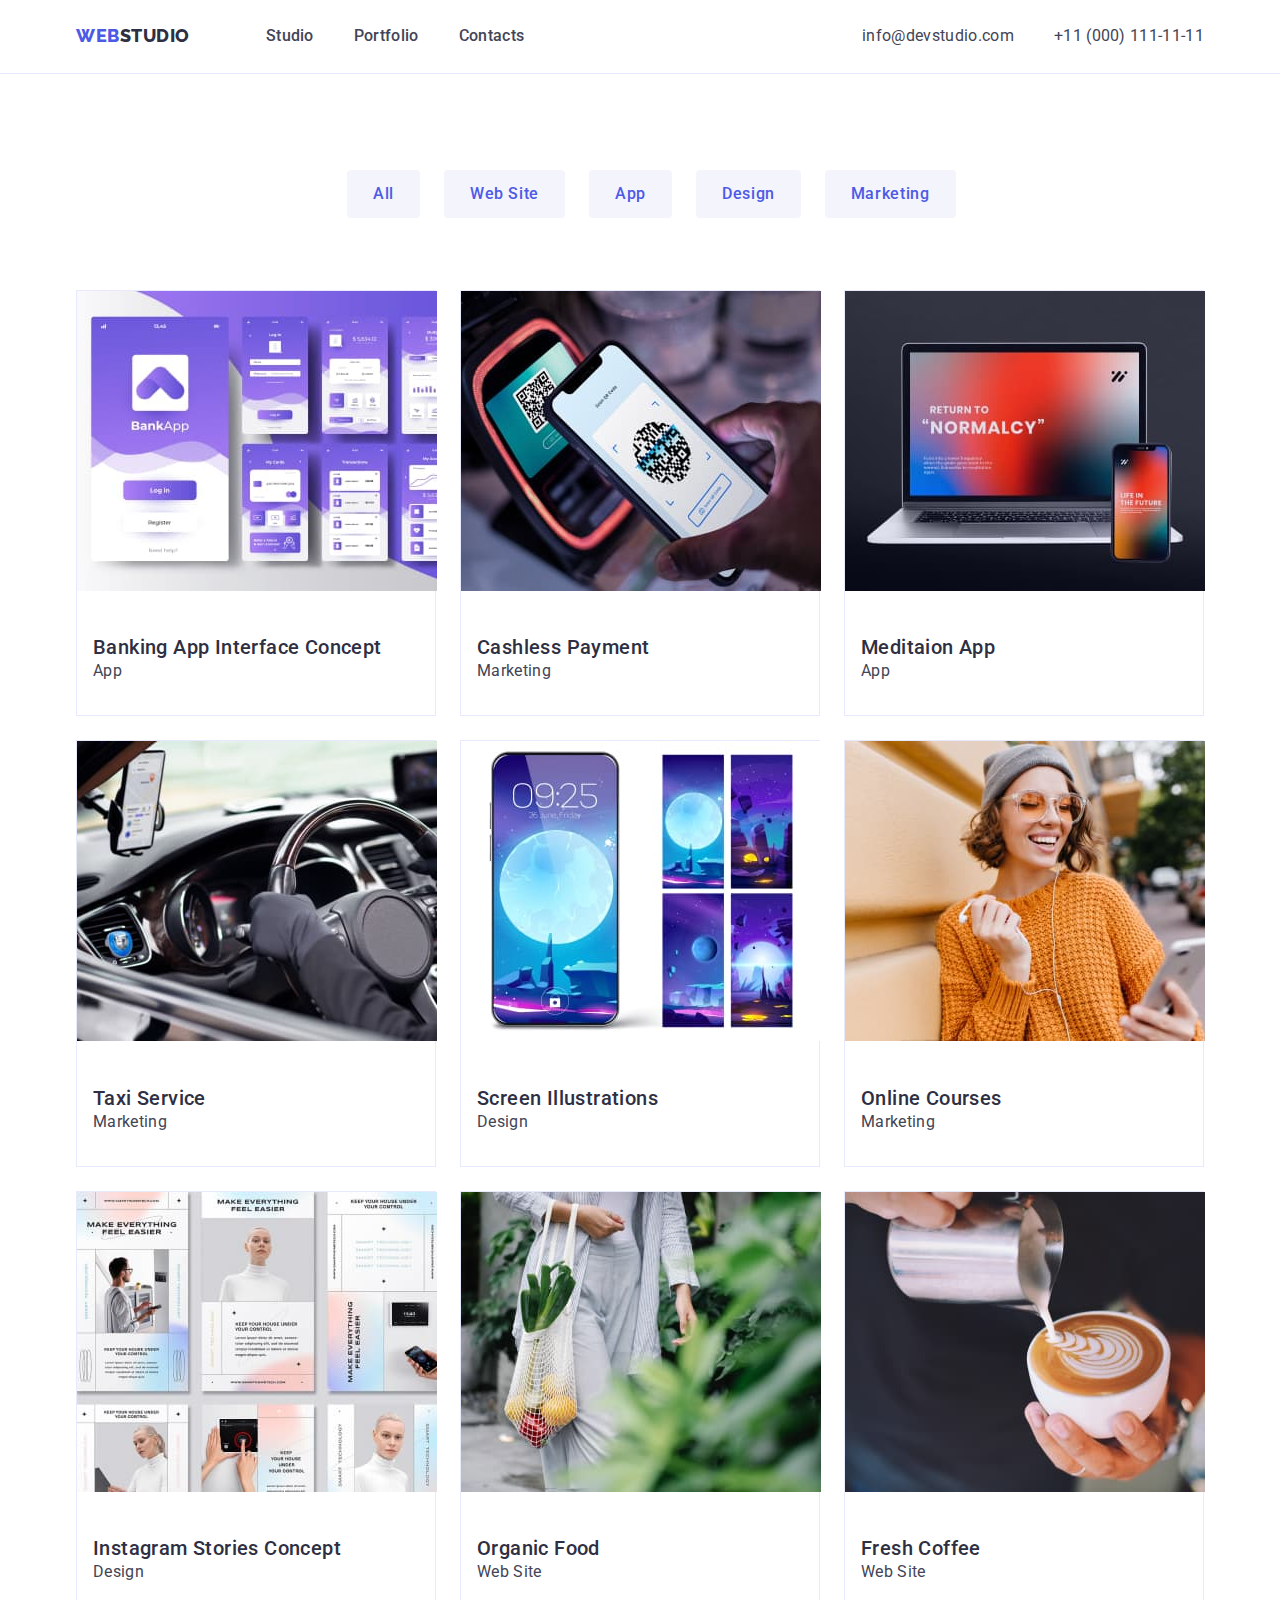
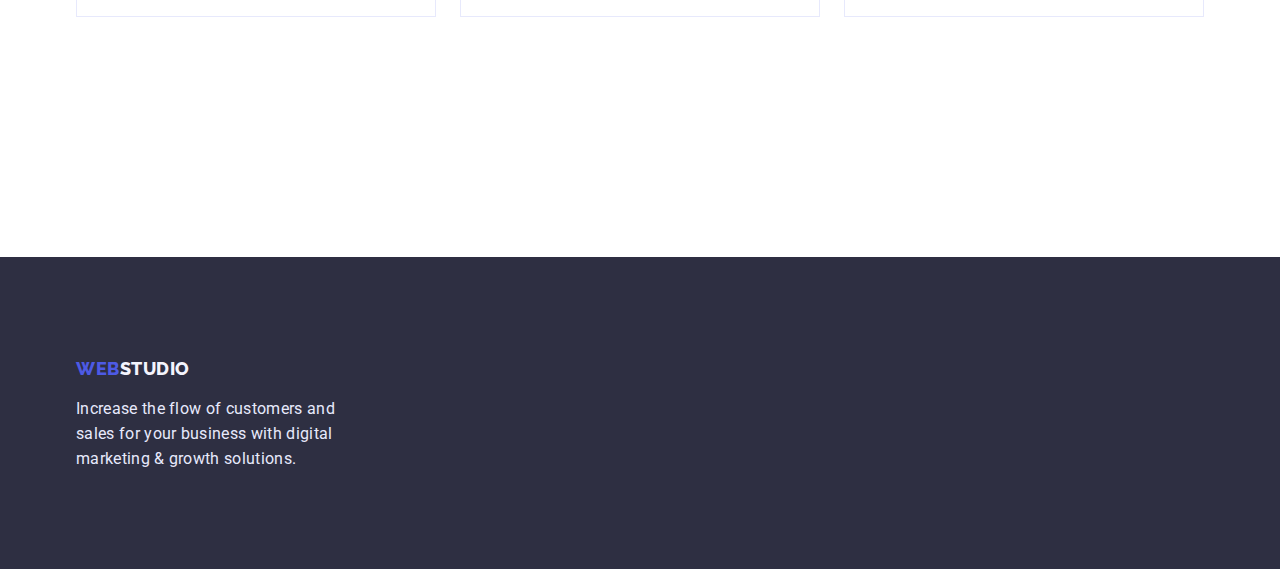
==== commit db8835d2: "finally" ====
--- a/portfolio.html
+++ b/portfolio.html
@@ -73,8 +73,10 @@
                 width="360"
                 height="300"
               />
-              <h3 class="images-title">Banking App Interface Concept</h3>
-              <p class="images-content">App</p>
+              <div class="images-wrape">
+                <h3 class="images-title">Banking App Interface Concept</h3>
+                <p class="images-content">App</p>
+              </div>
             </li>
             <li class="example-list">
               <img
@@ -83,8 +85,10 @@
                 width="360"
                 height="300"
               />
-              <h3 class="images-title">Cashless Payment</h3>
-              <p class="images-content">Marketing</p>
+              <div class="images-wrape">
+                <h3 class="images-title">Cashless Payment</h3>
+                <p class="images-content">Marketing</p>
+              </div>
             </li>
             <li class="example-list">
               <img
@@ -93,15 +97,17 @@
                 width="360"
                 height="300"
               />
-              <h3 class="images-title">Meditaion App</h3>
-              <p class="images-content">App</p>
+              <div class="images-wrape">
+                <h3 class="images-title">Meditaion App</h3>
+                <p class="images-content">App</p>
+              </div>
             </li>
-          </ul>
-          <ul class="images-list list">
             <li class="example-list">
               <img src="./images/car.jpg" alt="car" width="360" height="300" />
-              <h3 class="images-title">Taxi Service</h3>
-              <p class="images-content">Marketing</p>
+              <div class="images-wrape">
+                <h3 class="images-title">Taxi Service</h3>
+                <p class="images-content">Marketing</p>
+              </div>
             </li>
             <li class="example-list">
               <img
@@ -110,16 +116,23 @@
                 width="360"
                 height="300"
               />
-              <h3 class="images-title">Screen Illustrations</h3>
-              <p class="images-content">Design</p>
+              <div class="images-wrape">
+                <h3 class="images-title">Screen Illustrations</h3>
+                <p class="images-content">Design</p>
+              </div>
             </li>
             <li class="example-list">
-              <img src="./images/girl.jpg" alt="girl" width="360" height="300" />
-              <h3 class="images-title">Online Courses</h3>
-              <p class="images-content">Marketing</p>
+              <img
+                src="./images/girl.jpg"
+                alt="girl"
+                width="360"
+                height="300"
+              />
+              <div class="images-wrape">
+                <h3 class="images-title">Online Courses</h3>
+                <p class="images-content">Marketing</p>
+              </div>
             </li>
-          </ul>
-          <ul class="images-list list">
             <li class="example-list">
               <img
                 src="./images/medic.jpg"
@@ -127,8 +140,10 @@
                 width="360"
                 height="300"
               />
-              <h3 class="images-title">Instagram Stories Concept</h3>
-              <p class="images-content">Design</p>
+              <div class="images-wrape">
+                <h3 class="images-title">Instagram Stories Concept</h3>
+                <p class="images-content">Design</p>
+              </div>
             </li>
             <li class="example-list">
               <img
@@ -137,8 +152,10 @@
                 width="360"
                 height="300"
               />
-              <h3 class="images-title">Organic Food</h3>
-              <p class="images-content">Web Site</p>
+              <div class="images-wrape">
+                <h3 class="images-title">Organic Food</h3>
+                <p class="images-content">Web Site</p>
+              </div>
             </li>
             <li class="example-list">
               <img
@@ -147,25 +164,26 @@
                 width="360"
                 height="300"
               />
-              <h3 class="images-title">Fresh Coffee</h3>
-              <p class="images-content">Web Site</p>
+              <div class="images-wrape">
+                <h3 class="images-title">Fresh Coffee</h3>
+                <p class="images-content">Web Site</p>
+              </div>
             </li>
           </ul>
         </div>
       </section>
     </main>
     <footer class="footer">
-     <div class="container"
-     >
+      <div class="container">
         <a href="./index.html" class="header-item link">
           <span class="header-web">web</span
           ><span class="footer-studio">studio</span></a
         >
         <p class="footer-text">
-          Increase the flow of customers and sales for your business with digital
-          marketing & growth solutions.
+          Increase the flow of customers and sales for your business with
+          digital marketing & growth solutions.
         </p>
-     </div>
+      </div>
     </footer>
   </body>
 </html>
--- a/css/styles.css
+++ b/css/styles.css
@@ -40,7 +40,7 @@
 .header {
   padding-top: 24px;
   padding-bottom: 24px;
-  border-bottom: solid 1px #E7E9FC;
+  border-bottom: solid 1px #e7e9fc;
 }
 .header-container {
   display: flex;
@@ -151,7 +151,6 @@
 .title-button {
   border: #4d5ae5;
   align-items: center;
-  margin-top: 48px;
   width: 169px;
   height: 56px;
   border-radius: 4px;
@@ -182,6 +181,10 @@
 .section-list {
   display: flex;
   align-items: center;
+  gap: 24px;
+}
+.section-body {
+  width: 264px;
 }
 .section-subtitles {
   padding-bottom: 8px;
@@ -194,7 +197,6 @@
   line-height: 1.2;
   letter-spacing: 0.02em;
   color: var(--title-text-color);
-  gap: 24px;
 }
 .section-text {
   display: flex;
@@ -212,7 +214,7 @@
 .aside-container {
 }
 .aside-title {
-  padding-bottom: 72px;
+  margin-bottom: 72px;
   align-items: center;
   font-weight: 700;
   font-size: 36px;
@@ -233,6 +235,7 @@
 .team {
   background-color: #f4f4fd;
   padding-bottom: 120px;
+  padding-top: 120px;
 }
 .team-container {
 }
@@ -244,13 +247,16 @@
   letter-spacing: 0.02em;
   text-transform: capitalize;
   color: var(--title-text-color);
-  padding-bottom: 72px;
-  padding-top: 120px;
+  margin-bottom: 72px;
 }
 .team-list {
   display: flex;
   align-items: center;
   gap: 24px;
+}
+.team-wrape {
+  padding-top: 32px;
+  padding-bottom: 32px;
 }
 .team-item {
   background: #ffffff;
@@ -260,8 +266,7 @@
   align-items: center;
 }
 .team-name {
-  padding-top: 32px;
-  padding-bottom: 8px;
+  margin-bottom: 8px;
   font-weight: 500;
   font-size: 20px;
   line-height: 1.2;
@@ -312,6 +317,8 @@
 .filter {
   display: flex;
   align-items: center;
+  padding-top: 96px;
+  padding-bottom: 120px;
 }
 .container-filter {
 }
@@ -320,8 +327,8 @@
   display: flex;
   align-items: center;
   margin-left: 271px;
-  padding-top: 96px;
-  padding-bottom: 72px;
+  margin-bottom: 72px;
+  min-width: 586px;
 }
 .filter-btn {
   font-family: inherit;
@@ -340,8 +347,6 @@
   border-color: transparent;
   justify-content: center;
   padding: 12px 24px;
-  
-
 }
 .filter-btn:hover,
 .filter-btn:focus {
@@ -352,7 +357,12 @@
   display: flex;
   align-items: center;
   gap: 24px;
-  padding-bottom: 48px;
+  padding-bottom: 120px;
+  flex-wrap: wrap;
+}
+.images-wrape {
+  padding-top: 32px;
+  padding-bottom: 32px;
 }
 
 .images-title {
@@ -361,9 +371,8 @@
   line-height: 1.2;
   letter-spacing: 0.02em;
   color: var(--title-text-color);
-  padding-top: 32px;
-  padding-bottom: 8px;
   padding-left: 16px;
+  margin-top: 8px;
 }
 .images-content {
   font-weight: 400;
@@ -371,9 +380,9 @@
   line-height: 1.5;
   letter-spacing: 0.02em;
   color: var(--main-text-color);
-  padding-bottom: 32px;
   padding-left: 16px;
 }
-.example-list{
-  border: 1px solid #E7E9FC
-}
+.example-list {
+  border: 1px solid #e7e9fc;
+  width: calc(1080px/3);
+}
